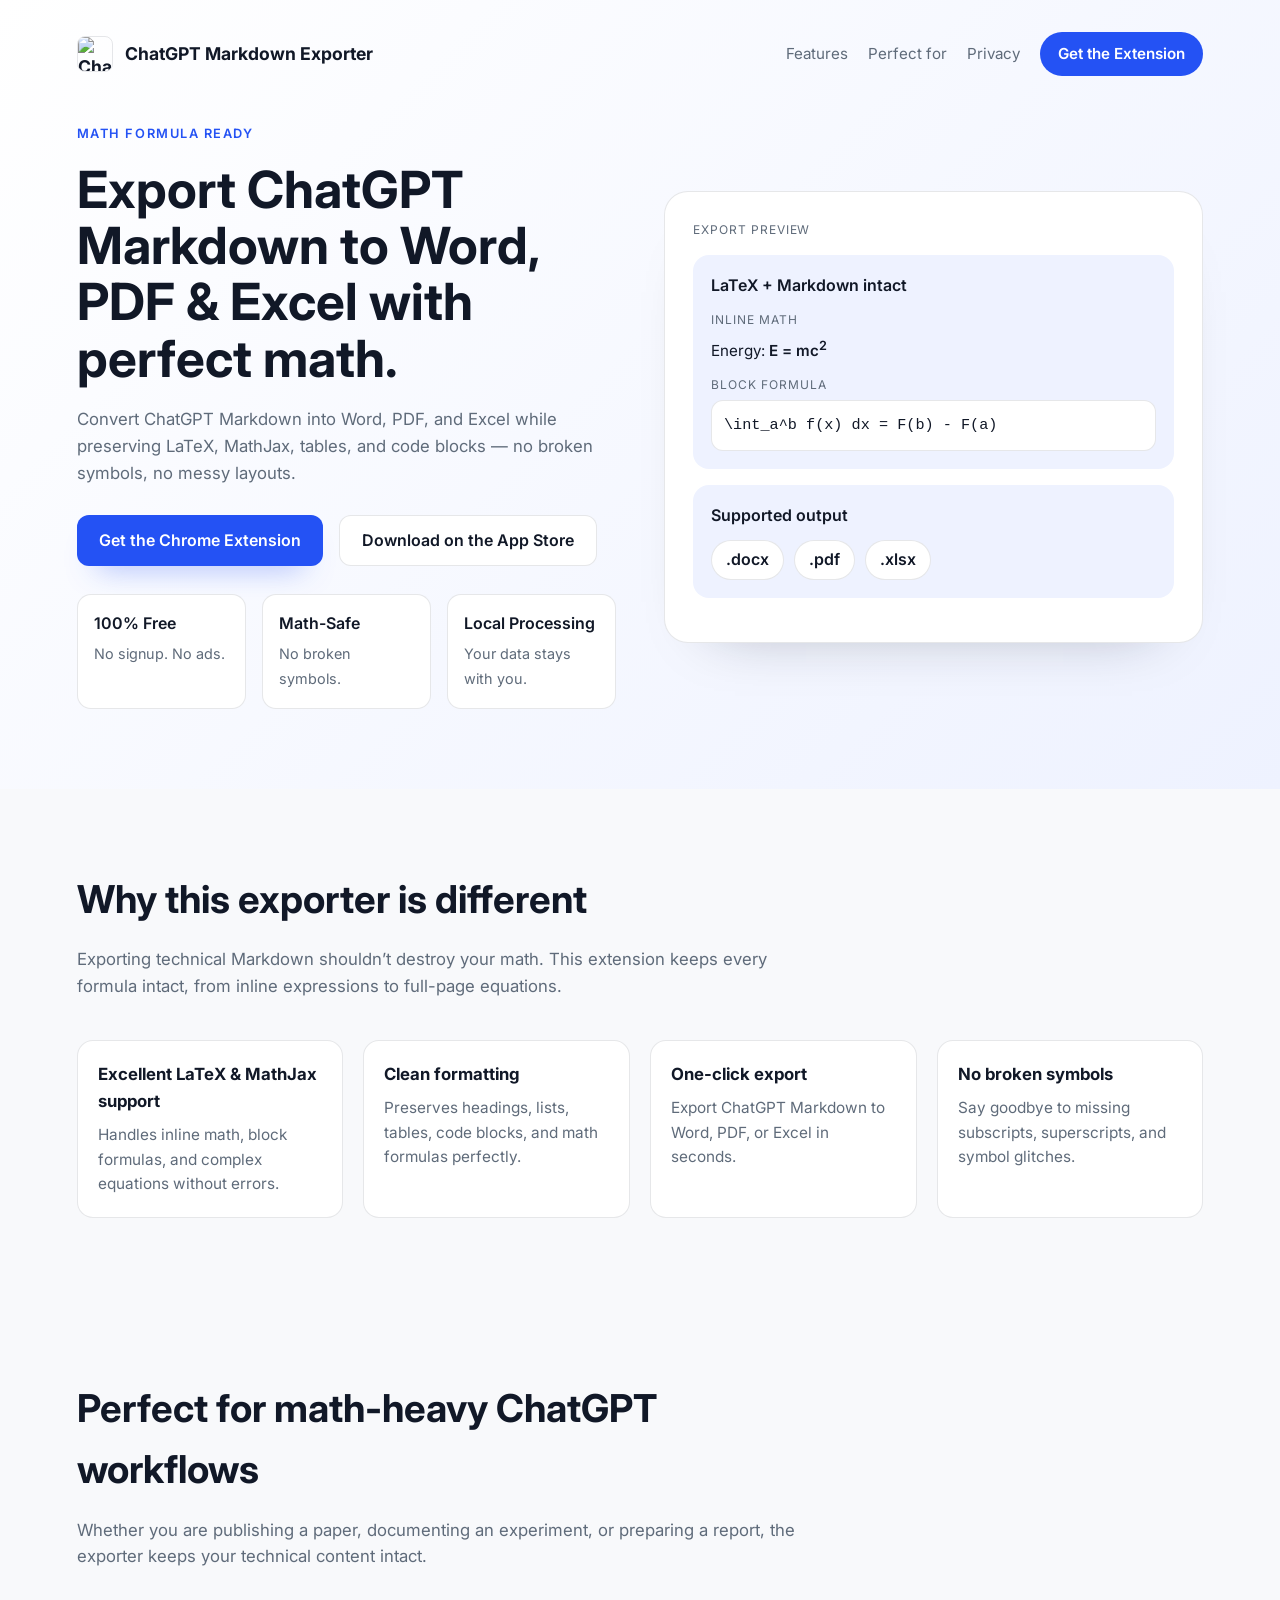
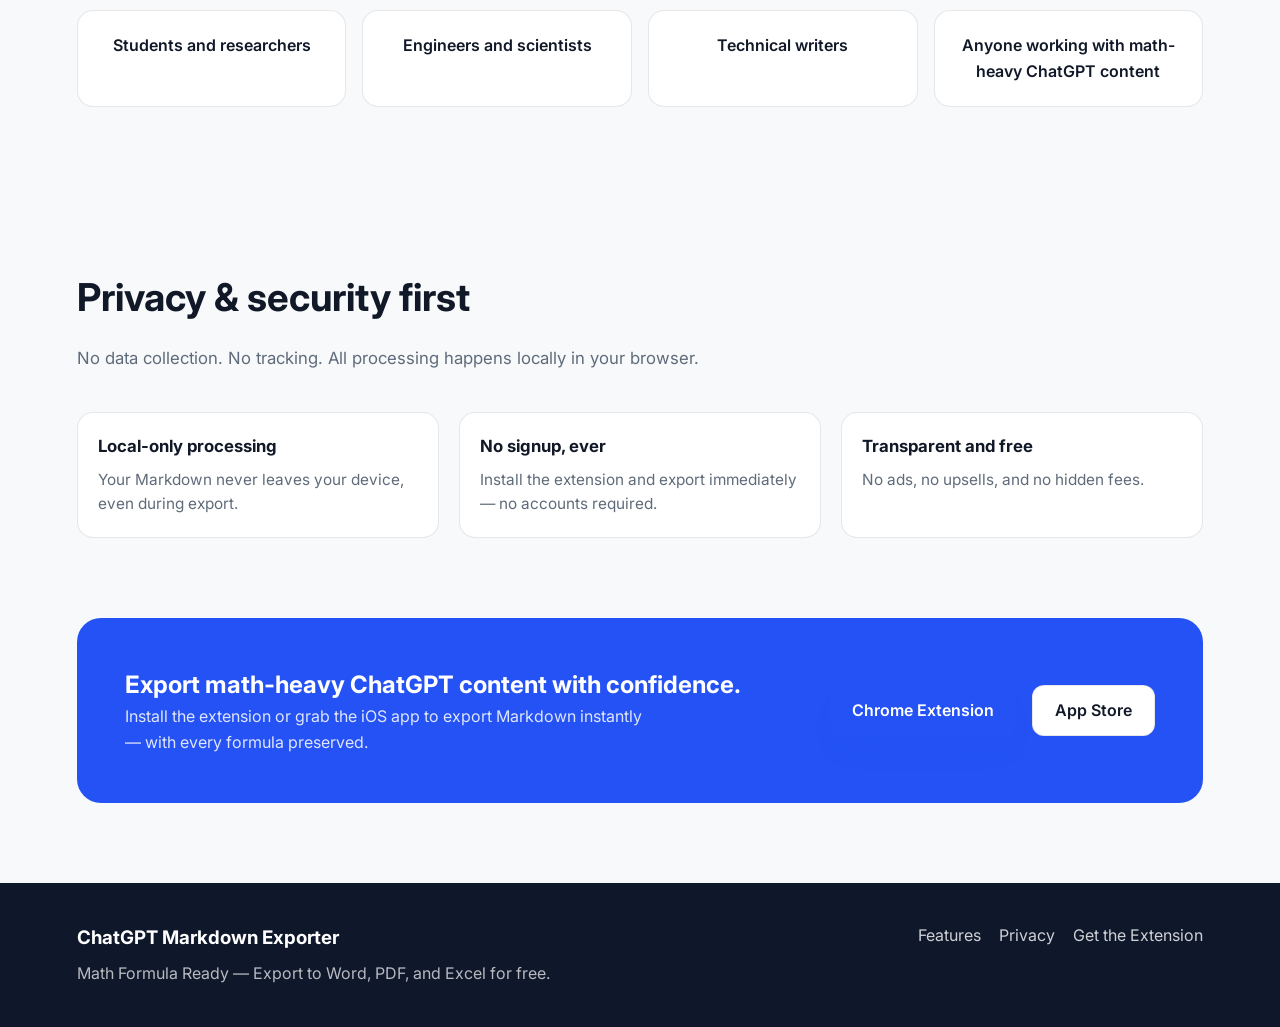
==== index.html @ 31d0af86 "Update landing page SEO and download links" ====
<!DOCTYPE html>
<html lang="en">
  <head>
    <meta charset="UTF-8" />
    <meta name="viewport" content="width=device-width, initial-scale=1.0" />
    <title>ChatGPT Markdown Exporter | Export Markdown to Word, PDF & Excel</title>
    <meta
      name="description"
      content="ChatGPT Markdown Exporter converts ChatGPT Markdown to Word, PDF, and Excel with flawless LaTeX & MathJax support. Preserve math formulas, tables, and code blocks instantly."
    />
    <meta
      name="keywords"
      content="ChatGPT Markdown Exporter, export ChatGPT Markdown, Markdown to Word, Markdown to PDF, Markdown to Excel, LaTeX export, MathJax export, math formula export"
    />
    <link rel="preconnect" href="https://fonts.googleapis.com" />
    <link rel="preconnect" href="https://fonts.gstatic.com" crossorigin />
    <link
      href="https://fonts.googleapis.com/css2?family=Inter:wght@300;400;500;600;700&display=swap"
      rel="stylesheet"
    />
    <link rel="stylesheet" href="styles.css" />
  </head>
  <body>
    <header class="hero">
      <nav class="nav">
        <div class="logo">
          <img
            src="https://7365-seekservice-9gkeeztlfcb2a6d4-1301441002.tcb.qcloud.la/ai2word_icon.png?sign=c99882cadaaf3a16b8267b5e173eb190&t=1769842865"
            alt="ChatGPT Markdown Exporter logo"
          />
          <span>ChatGPT Markdown Exporter</span>
        </div>
        <div class="nav-links">
          <a href="#features">Features</a>
          <a href="#audience">Perfect for</a>
          <a href="#privacy">Privacy</a>
          <a class="nav-cta" href="#download">Get the Extension</a>
        </div>
      </nav>
      <div class="hero-content">
        <div class="hero-text">
          <p class="eyebrow">Math Formula Ready</p>
          <h1>Export ChatGPT Markdown to Word, PDF & Excel with perfect math.</h1>
          <p class="subhead">
            Convert ChatGPT Markdown into Word, PDF, and Excel while preserving LaTeX, MathJax,
            tables, and code blocks — no broken symbols, no messy layouts.
          </p>
          <div class="hero-actions">
            <a
              class="primary-button"
              href="https://chromewebstore.google.com/detail/chatgpt-markdown-exporter/fdeieojeknlmkmfinggikpdmchncnjld?hl=zh-CN&utm_source=ext_sidebar"
              target="_blank"
              rel="noreferrer"
            >
              Get the Chrome Extension
            </a>
            <a
              class="secondary-button"
              href="https://apps.apple.com/cn/app/ai2word/id6753907237"
              target="_blank"
              rel="noreferrer"
            >
              Download on the App Store
            </a>
          </div>
          <div class="hero-highlights">
            <div>
              <span class="highlight-title">100% Free</span>
              <span class="highlight-text">No signup. No ads.</span>
            </div>
            <div>
              <span class="highlight-title">Math-Safe</span>
              <span class="highlight-text">No broken symbols.</span>
            </div>
            <div>
              <span class="highlight-title">Local Processing</span>
              <span class="highlight-text">Your data stays with you.</span>
            </div>
          </div>
        </div>
        <div class="hero-card">
          <div class="card-label">Export preview</div>
          <div class="card-block">
            <p class="card-title">LaTeX + Markdown intact</p>
            <div class="card-preview">
              <div>
                <p class="card-caption">Inline math</p>
                <p>Energy: <span class="math">E = mc<sup>2</sup></span></p>
              </div>
              <div>
                <p class="card-caption">Block formula</p>
                <div class="math-block">\int_a^b f(x) dx = F(b) - F(a)</div>
              </div>
            </div>
          </div>
          <div class="card-block">
            <p class="card-title">Supported output</p>
            <div class="pill-row">
              <span>.docx</span>
              <span>.pdf</span>
              <span>.xlsx</span>
            </div>
          </div>
        </div>
      </div>
    </header>

    <main>
      <section id="features" class="section">
        <div class="section-heading">
          <h2>Why this exporter is different</h2>
          <p>
            Exporting technical Markdown shouldn’t destroy your math. This extension keeps
            every formula intact, from inline expressions to full-page equations.
          </p>
        </div>
        <div class="feature-grid">
          <article>
            <h3>Excellent LaTeX & MathJax support</h3>
            <p>Handles inline math, block formulas, and complex equations without errors.</p>
          </article>
          <article>
            <h3>Clean formatting</h3>
            <p>Preserves headings, lists, tables, code blocks, and math formulas perfectly.</p>
          </article>
          <article>
            <h3>One-click export</h3>
            <p>Export ChatGPT Markdown to Word, PDF, or Excel in seconds.</p>
          </article>
          <article>
            <h3>No broken symbols</h3>
            <p>Say goodbye to missing subscripts, superscripts, and symbol glitches.</p>
          </article>
        </div>
      </section>

      <section class="section" id="audience">
        <div class="section-heading">
          <h2>Perfect for math-heavy ChatGPT workflows</h2>
          <p>
            Whether you are publishing a paper, documenting an experiment, or preparing a report,
            the exporter keeps your technical content intact.
          </p>
        </div>
        <div class="audience-grid">
          <div class="audience-card">Students and researchers</div>
          <div class="audience-card">Engineers and scientists</div>
          <div class="audience-card">Technical writers</div>
          <div class="audience-card">Anyone working with math-heavy ChatGPT content</div>
        </div>
      </section>

      <section class="section" id="privacy">
        <div class="section-heading">
          <h2>Privacy & security first</h2>
          <p>
            No data collection. No tracking. All processing happens locally in your browser.
          </p>
        </div>
        <div class="privacy-grid">
          <div>
            <h3>Local-only processing</h3>
            <p>Your Markdown never leaves your device, even during export.</p>
          </div>
          <div>
            <h3>No signup, ever</h3>
            <p>Install the extension and export immediately — no accounts required.</p>
          </div>
          <div>
            <h3>Transparent and free</h3>
            <p>No ads, no upsells, and no hidden fees.</p>
          </div>
        </div>
      </section>

      <section class="section cta" id="download">
        <div>
          <h2>Export math-heavy ChatGPT content with confidence.</h2>
          <p>
            Install the extension or grab the iOS app to export Markdown instantly — with every
            formula preserved.
          </p>
        </div>
        <div class="cta-actions">
          <a
            class="primary-button"
            href="https://chromewebstore.google.com/detail/chatgpt-markdown-exporter/fdeieojeknlmkmfinggikpdmchncnjld?hl=zh-CN&utm_source=ext_sidebar"
            target="_blank"
            rel="noreferrer"
          >
            Chrome Extension
          </a>
          <a
            class="secondary-button"
            href="https://apps.apple.com/cn/app/ai2word/id6753907237"
            target="_blank"
            rel="noreferrer"
          >
            App Store
          </a>
        </div>
      </section>
    </main>

    <footer>
      <div>
        <h3>ChatGPT Markdown Exporter</h3>
        <p>Math Formula Ready — Export to Word, PDF, and Excel for free.</p>
      </div>
      <div class="footer-links">
        <a href="#features">Features</a>
        <a href="#privacy">Privacy</a>
        <a href="#download">Get the Extension</a>
      </div>
    </footer>
  </body>
</html>
---- styles.css ----
:root {
  color-scheme: light;
  --bg: #f8f9fb;
  --text: #111827;
  --muted: #5f6b7a;
  --primary: #2452f4;
  --primary-dark: #1d3edb;
  --card: #ffffff;
  --border: rgba(15, 23, 42, 0.1);
  --accent: #eef2ff;
}

* {
  box-sizing: border-box;
  margin: 0;
  padding: 0;
  font-family: "Inter", system-ui, -apple-system, sans-serif;
}

body {
  background: var(--bg);
  color: var(--text);
  line-height: 1.6;
}

a {
  text-decoration: none;
  color: inherit;
}

.hero {
  background: linear-gradient(135deg, #ffffff 0%, #eef2ff 100%);
  padding: 32px 6vw 80px;
}

.nav {
  display: flex;
  align-items: center;
  justify-content: space-between;
  gap: 24px;
  margin-bottom: 48px;
}

.logo {
  display: flex;
  align-items: center;
  gap: 12px;
  font-weight: 700;
  font-size: 1.1rem;
  color: var(--text);
}

.logo img {
  width: 36px;
  height: 36px;
  border-radius: 8px;
  object-fit: cover;
  border: 1px solid var(--border);
}

.nav-links {
  display: flex;
  align-items: center;
  gap: 20px;
  font-size: 0.95rem;
  color: var(--muted);
  flex-wrap: wrap;
}

.nav-cta {
  padding: 10px 18px;
  border-radius: 999px;
  background: var(--primary);
  color: white;
  font-weight: 600;
}

.hero-content {
  display: grid;
  grid-template-columns: repeat(auto-fit, minmax(280px, 1fr));
  gap: 48px;
  align-items: center;
}

.hero-text h1 {
  font-size: clamp(2.4rem, 4vw, 3.4rem);
  line-height: 1.1;
  margin-bottom: 20px;
}

.eyebrow {
  text-transform: uppercase;
  font-weight: 600;
  letter-spacing: 0.12em;
  color: var(--primary);
  font-size: 0.8rem;
  margin-bottom: 16px;
}

.subhead {
  color: var(--muted);
  font-size: 1.05rem;
  margin-bottom: 28px;
}

.hero-actions {
  display: flex;
  flex-wrap: wrap;
  gap: 16px;
  margin-bottom: 28px;
}

.primary-button,
.secondary-button {
  padding: 12px 22px;
  border-radius: 12px;
  font-weight: 600;
  display: inline-flex;
  align-items: center;
  justify-content: center;
  gap: 8px;
}

.primary-button {
  background: var(--primary);
  color: white;
  box-shadow: 0 18px 30px -20px rgba(36, 82, 244, 0.7);
}

.primary-button:hover {
  background: var(--primary-dark);
}

.secondary-button {
  background: white;
  border: 1px solid var(--border);
  color: var(--text);
}

.hero-highlights {
  display: grid;
  grid-template-columns: repeat(auto-fit, minmax(160px, 1fr));
  gap: 16px;
}

.hero-highlights div {
  background: white;
  border-radius: 14px;
  padding: 16px;
  border: 1px solid var(--border);
}

.highlight-title {
  display: block;
  font-weight: 600;
  margin-bottom: 4px;
}

.highlight-text {
  color: var(--muted);
  font-size: 0.9rem;
}

.hero-card {
  background: var(--card);
  border-radius: 24px;
  padding: 28px;
  border: 1px solid var(--border);
  box-shadow: 0 30px 60px -50px rgba(15, 23, 42, 0.4);
}

.card-label {
  text-transform: uppercase;
  font-size: 0.75rem;
  letter-spacing: 0.08em;
  color: var(--muted);
  margin-bottom: 16px;
}

.card-block {
  background: var(--accent);
  border-radius: 16px;
  padding: 18px;
  margin-bottom: 16px;
}

.card-title {
  font-weight: 600;
  margin-bottom: 12px;
}

.card-preview {
  display: grid;
  gap: 12px;
  font-size: 0.95rem;
  color: var(--text);
}

.card-caption {
  font-size: 0.75rem;
  text-transform: uppercase;
  color: var(--muted);
  margin-bottom: 6px;
  letter-spacing: 0.08em;
}

.math {
  font-weight: 600;
}

.math-block {
  background: white;
  border-radius: 12px;
  padding: 12px;
  border: 1px solid var(--border);
  font-family: "Courier New", monospace;
  font-size: 0.95rem;
}

.pill-row {
  display: flex;
  flex-wrap: wrap;
  gap: 10px;
}

.pill-row span {
  background: white;
  border-radius: 999px;
  padding: 6px 14px;
  font-weight: 600;
  border: 1px solid var(--border);
}

.section {
  padding: 80px 6vw;
}

.section-heading {
  max-width: 720px;
  margin-bottom: 40px;
}

.section-heading h2 {
  font-size: clamp(1.8rem, 3vw, 2.4rem);
  margin-bottom: 16px;
}

.section-heading p {
  color: var(--muted);
  font-size: 1.05rem;
}

.feature-grid,
.privacy-grid {
  display: grid;
  grid-template-columns: repeat(auto-fit, minmax(220px, 1fr));
  gap: 20px;
}

.feature-grid article,
.privacy-grid div {
  background: white;
  padding: 20px;
  border-radius: 16px;
  border: 1px solid var(--border);
}

.feature-grid h3,
.privacy-grid h3 {
  margin-bottom: 8px;
  font-size: 1.05rem;
}

.feature-grid p,
.privacy-grid p {
  color: var(--muted);
  font-size: 0.96rem;
}

.audience-grid {
  display: grid;
  grid-template-columns: repeat(auto-fit, minmax(200px, 1fr));
  gap: 16px;
}

.audience-card {
  background: white;
  padding: 22px;
  border-radius: 16px;
  border: 1px solid var(--border);
  font-weight: 600;
  text-align: center;
}

.cta {
  background: var(--primary);
  color: white;
  display: flex;
  flex-wrap: wrap;
  align-items: center;
  justify-content: space-between;
  gap: 20px;
  border-radius: 24px;
  margin: 0 6vw 80px;
  padding: 48px;
}

.cta-actions {
  display: flex;
  flex-wrap: wrap;
  gap: 16px;
}

.cta p {
  color: rgba(255, 255, 255, 0.85);
  max-width: 520px;
}

footer {
  background: #0f172a;
  color: white;
  padding: 40px 6vw;
  display: flex;
  flex-wrap: wrap;
  gap: 20px;
  justify-content: space-between;
}

footer p {
  color: rgba(255, 255, 255, 0.7);
  margin-top: 8px;
}

.footer-links {
  display: flex;
  gap: 18px;
  flex-wrap: wrap;
  color: rgba(255, 255, 255, 0.8);
}

@media (max-width: 720px) {
  .nav {
    flex-direction: column;
    align-items: flex-start;
  }

  .cta {
    margin: 0 4vw 60px;
  }
}
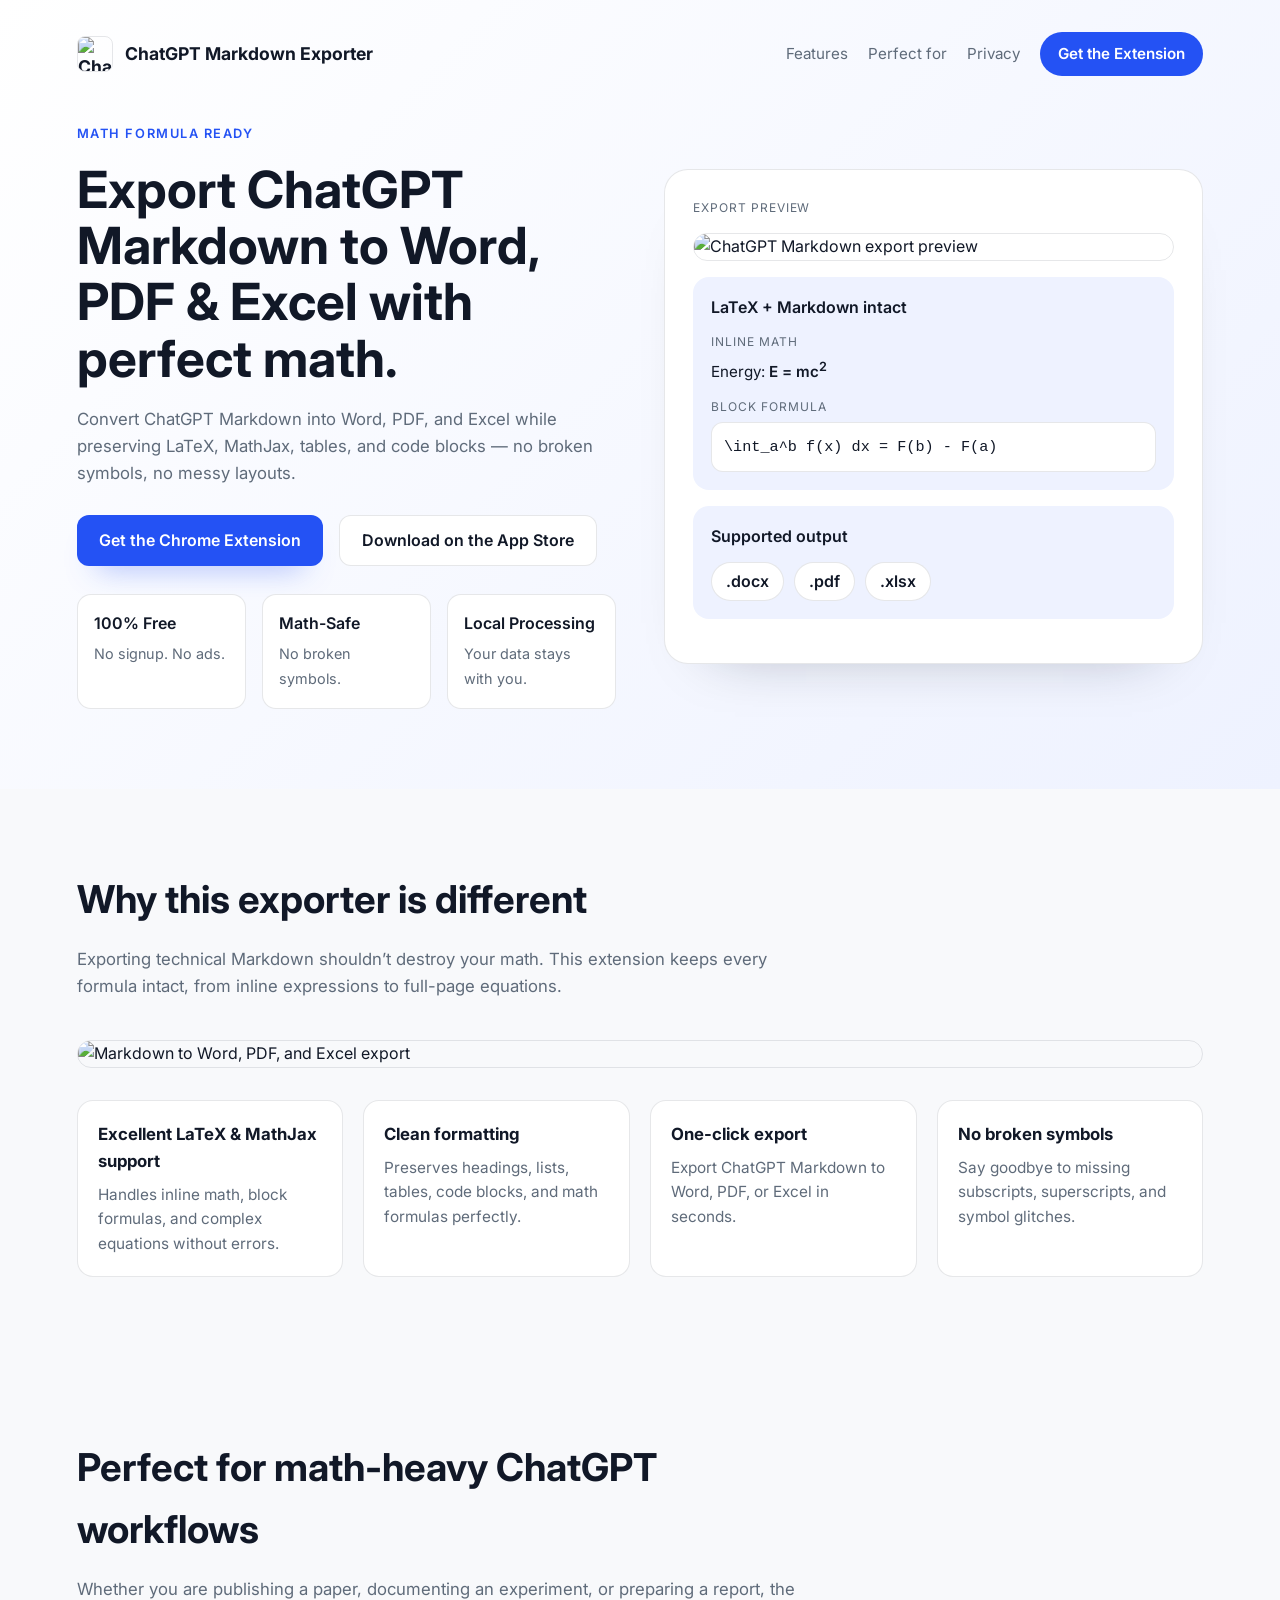
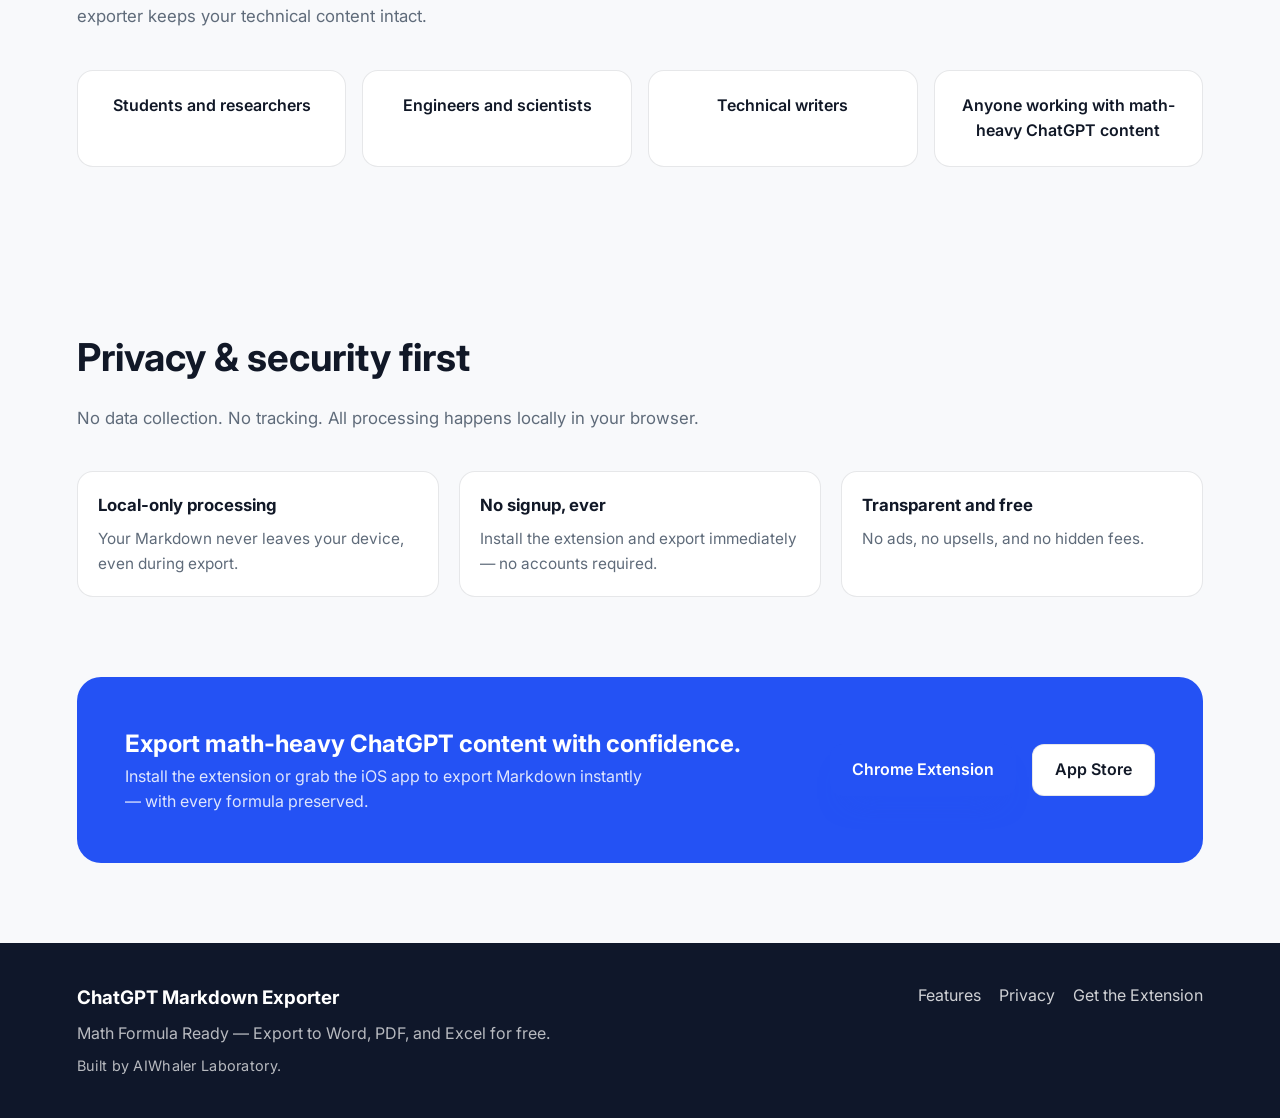
==== commit 1566858c: "Add favicon, imagery, and developer credit" ====
--- a/index.html
+++ b/index.html
@@ -4,6 +4,10 @@
     <meta charset="UTF-8" />
     <meta name="viewport" content="width=device-width, initial-scale=1.0" />
     <title>ChatGPT Markdown Exporter | Export Markdown to Word, PDF & Excel</title>
+    <link
+      rel="icon"
+      href="https://7365-seekservice-9gkeeztlfcb2a6d4-1301441002.tcb.qcloud.la/ai2word_icon.png?sign=c99882cadaaf3a16b8267b5e173eb190&t=1769842865"
+    />
     <meta
       name="description"
       content="ChatGPT Markdown Exporter converts ChatGPT Markdown to Word, PDF, and Excel with flawless LaTeX & MathJax support. Preserve math formulas, tables, and code blocks instantly."
@@ -80,6 +84,12 @@
         </div>
         <div class="hero-card">
           <div class="card-label">Export preview</div>
+          <div class="card-image">
+            <img
+              src="https://7365-seekservice-9gkeeztlfcb2a6d4-1301441002.tcb.qcloud.la/gpt1.jpg?sign=4fc9ad18aec36497a909aeb898aaa361&t=1769844774"
+              alt="ChatGPT Markdown export preview"
+            />
+          </div>
           <div class="card-block">
             <p class="card-title">LaTeX + Markdown intact</p>
             <div class="card-preview">
@@ -113,6 +123,12 @@
             Exporting technical Markdown shouldn’t destroy your math. This extension keeps
             every formula intact, from inline expressions to full-page equations.
           </p>
+        </div>
+        <div class="section-media">
+          <img
+            src="https://7365-seekservice-9gkeeztlfcb2a6d4-1301441002.tcb.qcloud.la/gpt2.jpg?sign=3f1dfa81314518605f2c4cdcb5125206&t=1769844798"
+            alt="Markdown to Word, PDF, and Excel export"
+          />
         </div>
         <div class="feature-grid">
           <article>
@@ -206,6 +222,7 @@
       <div>
         <h3>ChatGPT Markdown Exporter</h3>
         <p>Math Formula Ready — Export to Word, PDF, and Excel for free.</p>
+        <p class="developer-name">Built by AIWhaler Laboratory.</p>
       </div>
       <div class="footer-links">
         <a href="#features">Features</a>
--- a/styles.css
+++ b/styles.css
@@ -169,6 +169,17 @@
   box-shadow: 0 30px 60px -50px rgba(15, 23, 42, 0.4);
 }
 
+.card-image {
+  border-radius: 18px;
+  overflow: hidden;
+  margin-bottom: 16px;
+  border: 1px solid var(--border);
+}
+
+.card-image img {
+  width: 100%;
+  display: block;
+}
 .card-label {
   text-transform: uppercase;
   font-size: 0.75rem;
@@ -250,6 +261,18 @@
   font-size: 1.05rem;
 }
 
+.section-media {
+  margin-bottom: 32px;
+  border-radius: 20px;
+  overflow: hidden;
+  border: 1px solid var(--border);
+  box-shadow: 0 24px 48px -40px rgba(15, 23, 42, 0.4);
+}
+
+.section-media img {
+  width: 100%;
+  display: block;
+}
 .feature-grid,
 .privacy-grid {
   display: grid;
@@ -331,6 +354,11 @@
   margin-top: 8px;
 }
 
+.developer-name {
+  font-size: 0.9rem;
+  letter-spacing: 0.02em;
+}
+
 .footer-links {
   display: flex;
   gap: 18px;
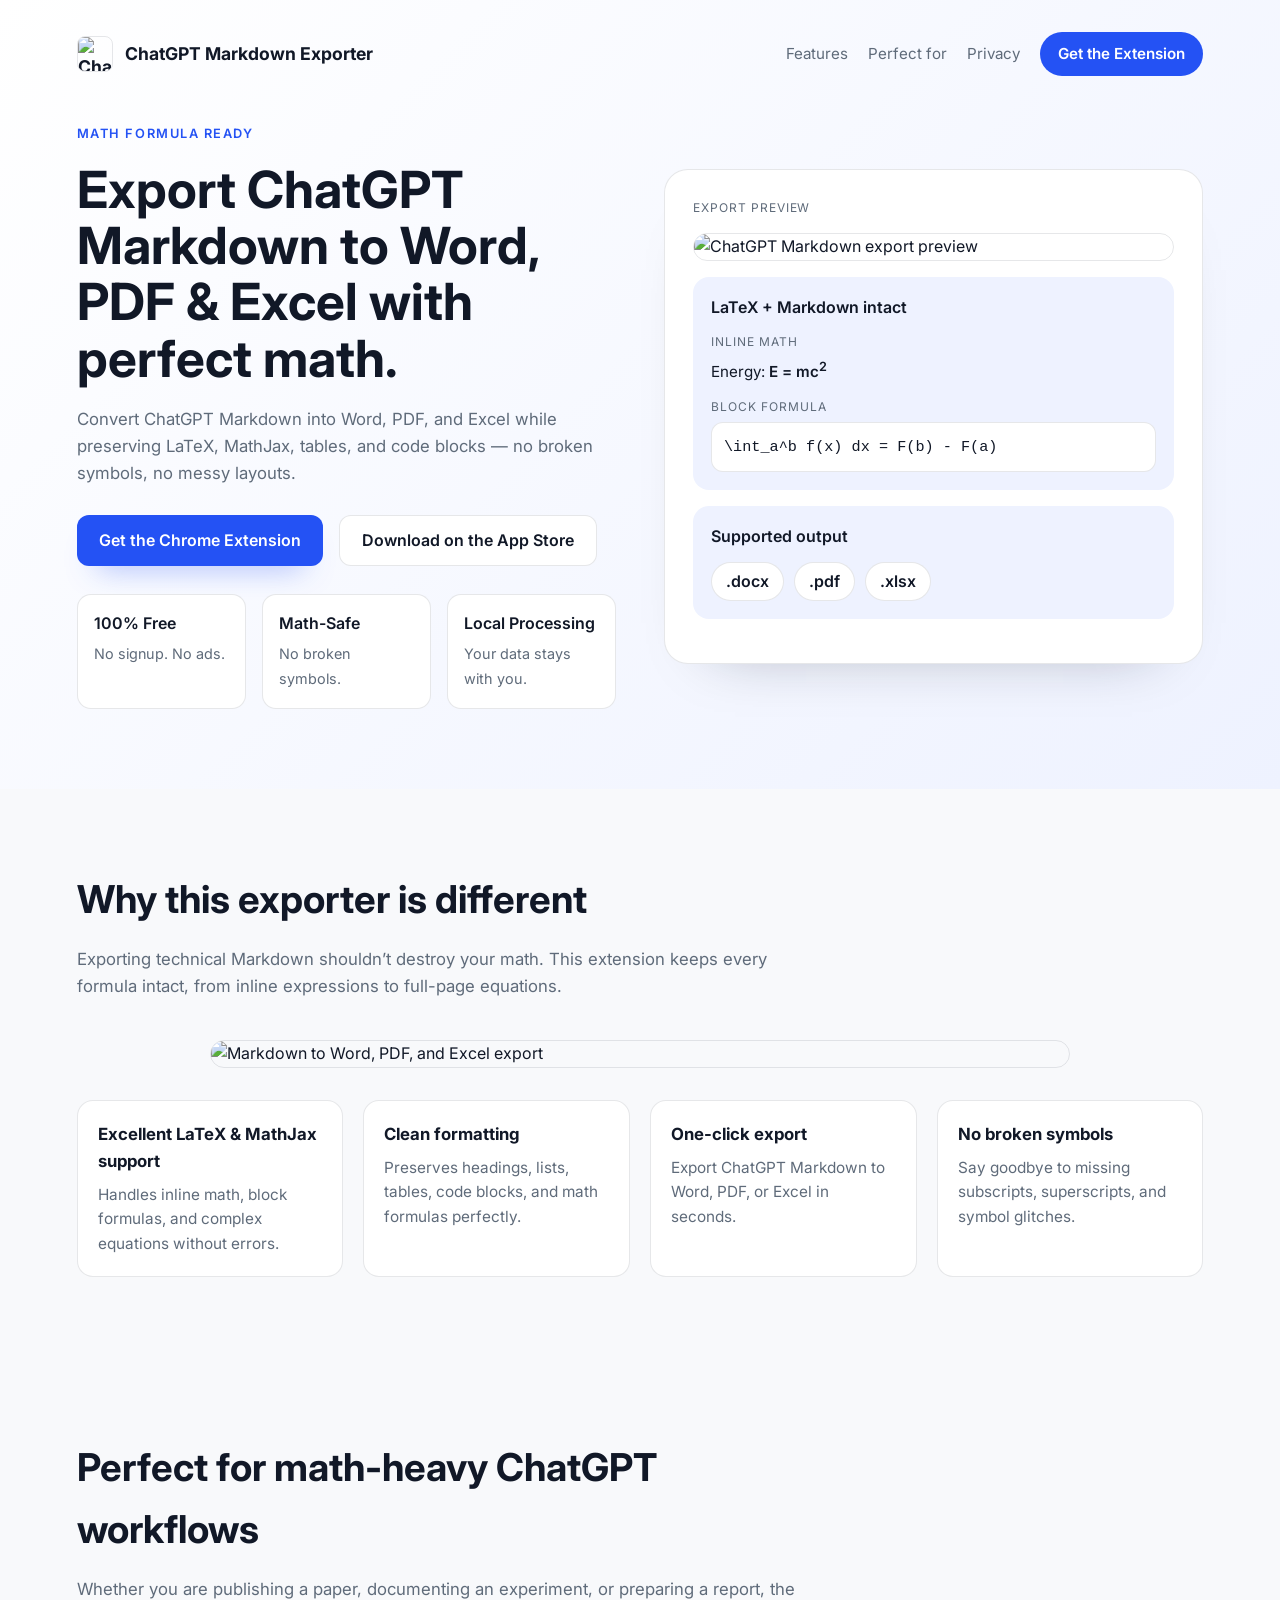
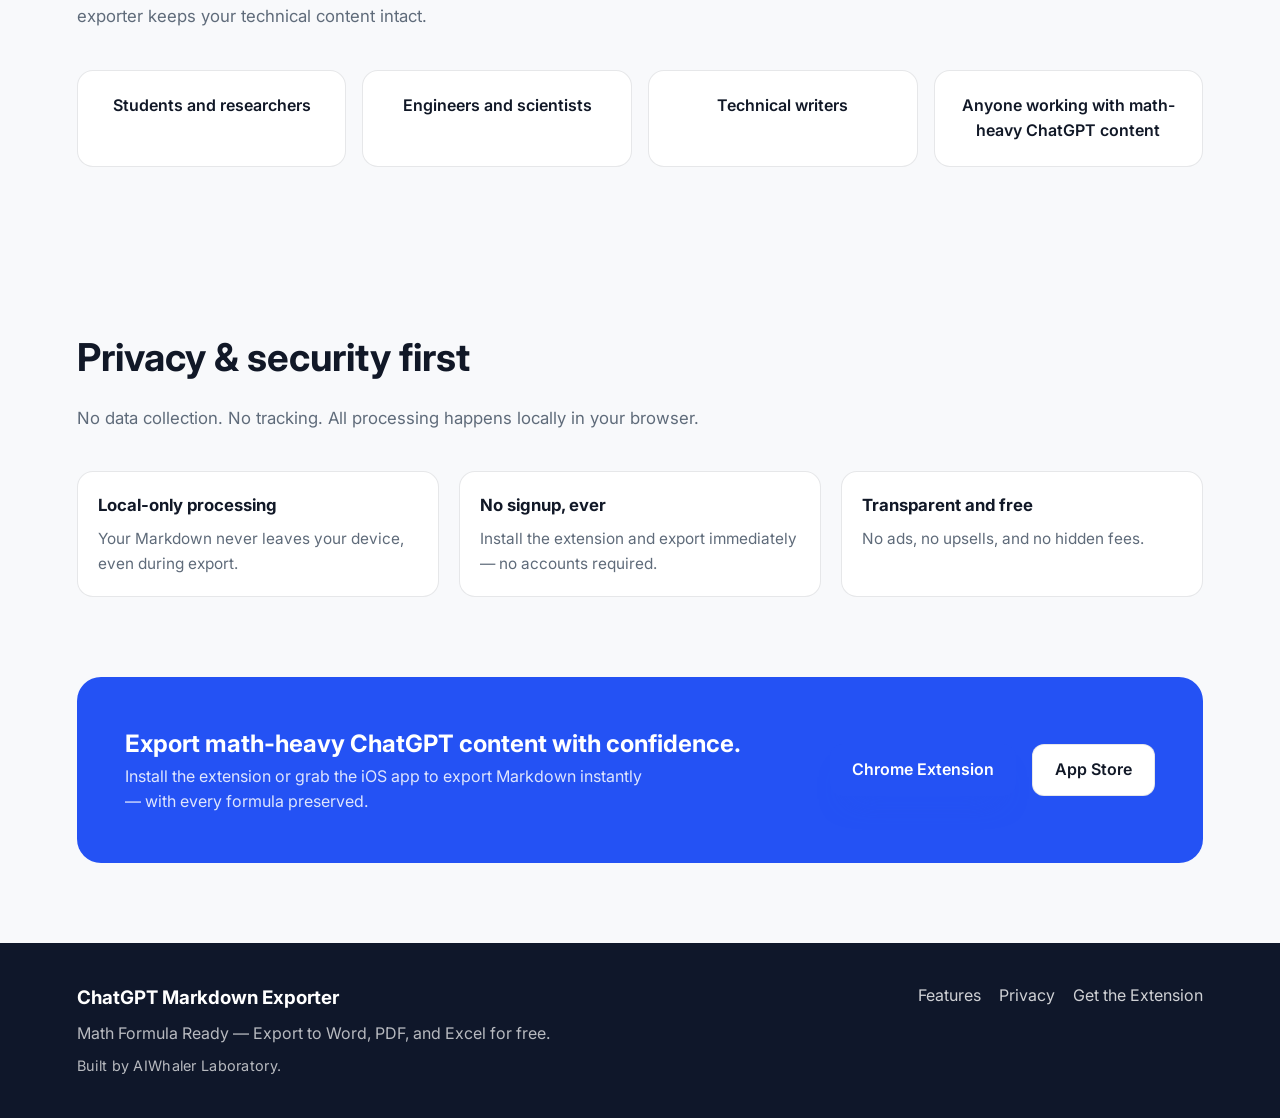
==== commit dbc3f120: "Update favicon asset" ====
--- a/index.html
+++ b/index.html
@@ -6,7 +6,7 @@
     <title>ChatGPT Markdown Exporter | Export Markdown to Word, PDF & Excel</title>
     <link
       rel="icon"
-      href="https://7365-seekservice-9gkeeztlfcb2a6d4-1301441002.tcb.qcloud.la/ai2word_icon.png?sign=c99882cadaaf3a16b8267b5e173eb190&t=1769842865"
+      href="https://7365-seekservice-9gkeeztlfcb2a6d4-1301441002.tcb.qcloud.la/logo128-main.png?sign=91a44f82a4d02e41f3d0ae887a38d1a4&t=1769847241"
     />
     <meta
       name="description"
--- a/styles.css
+++ b/styles.css
@@ -267,6 +267,9 @@
   overflow: hidden;
   border: 1px solid var(--border);
   box-shadow: 0 24px 48px -40px rgba(15, 23, 42, 0.4);
+  max-width: 860px;
+  margin-left: auto;
+  margin-right: auto;
 }
 
 .section-media img {
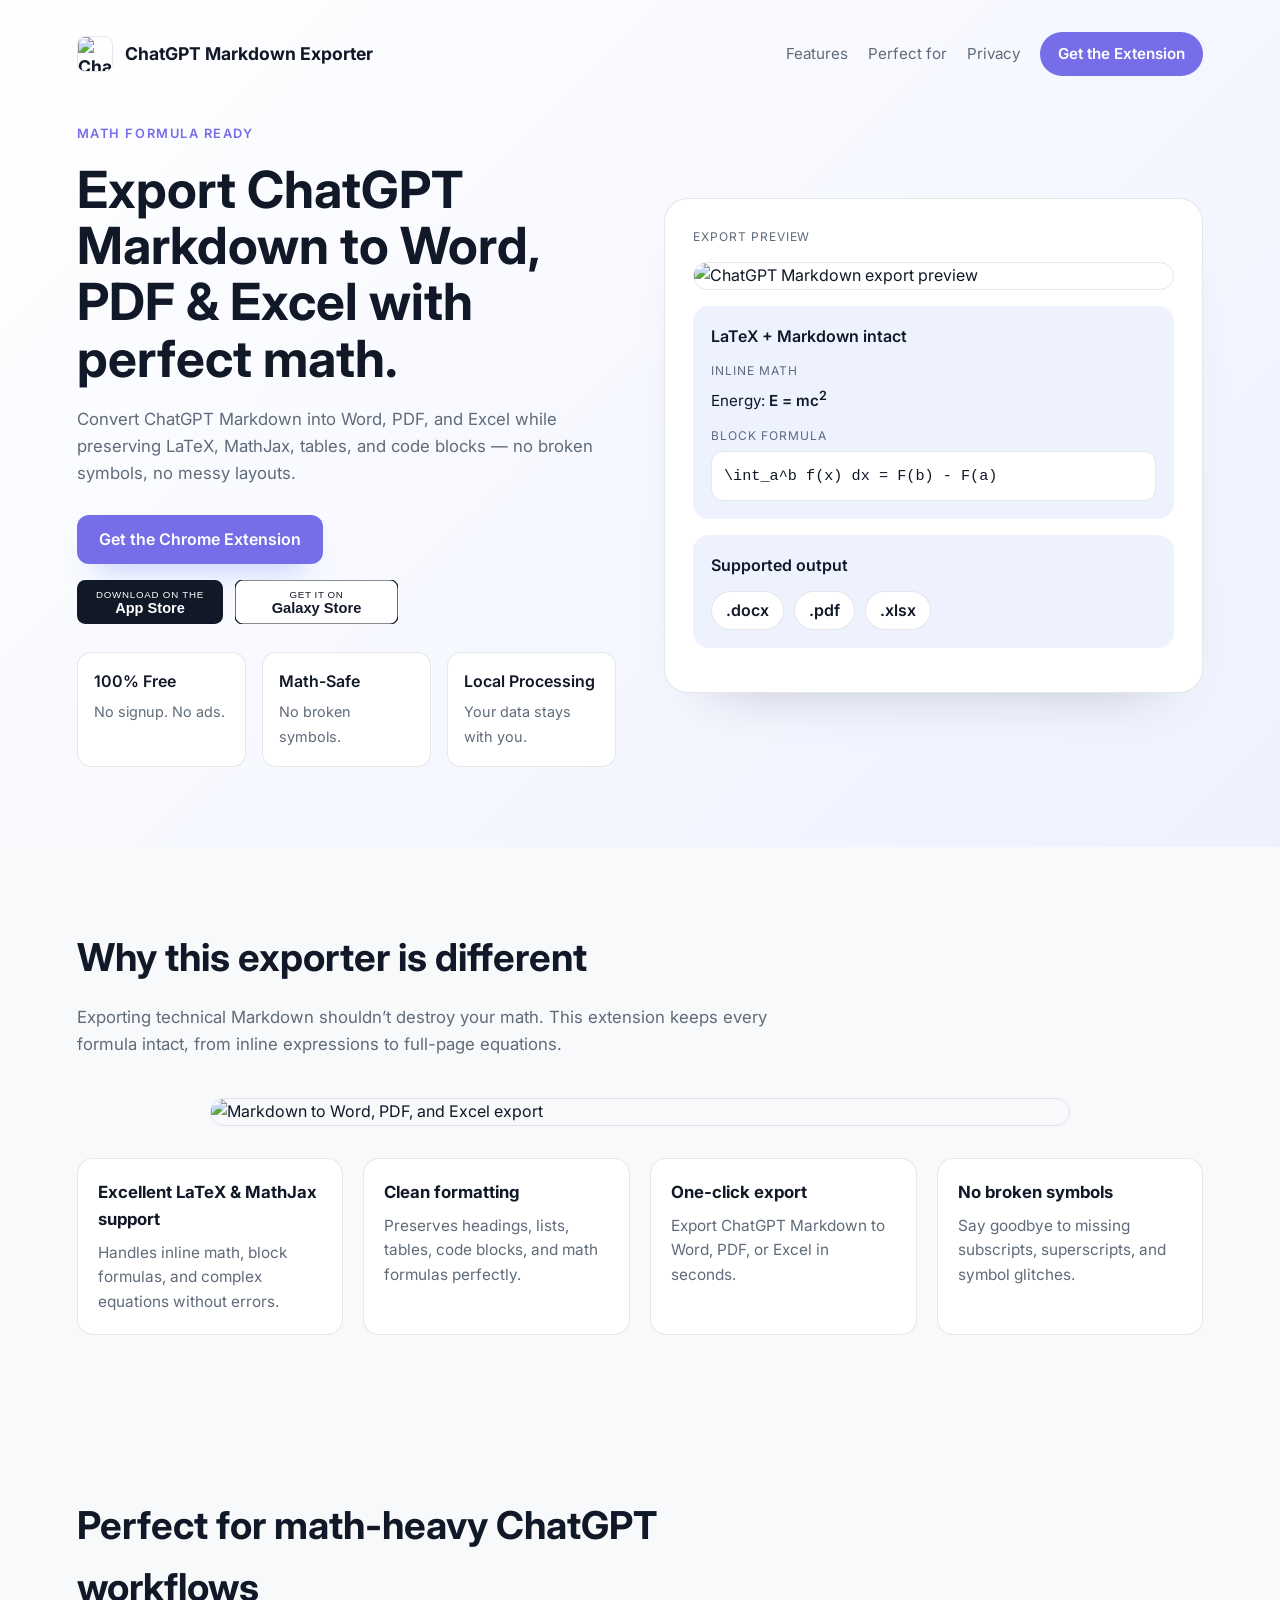
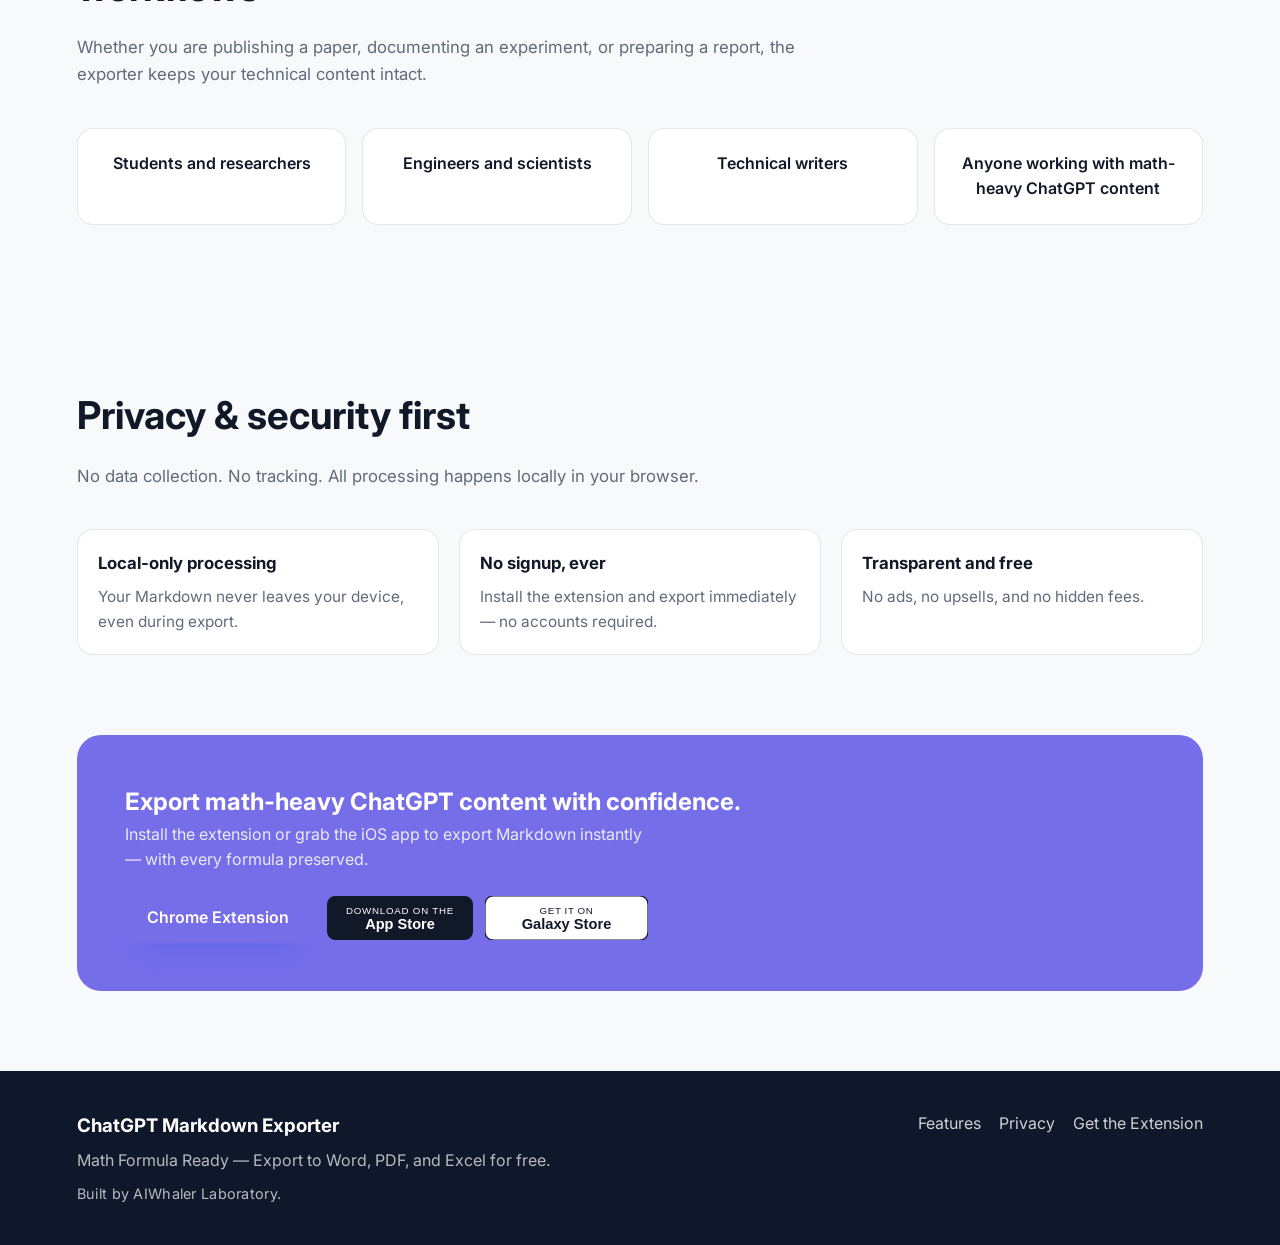
==== commit b128a99b: "Update brand color and store badges" ====
--- a/index.html
+++ b/index.html
@@ -58,14 +58,24 @@
             >
               Get the Chrome Extension
             </a>
-            <a
-              class="secondary-button"
-              href="https://apps.apple.com/cn/app/ai2word/id6753907237"
-              target="_blank"
-              rel="noreferrer"
-            >
-              Download on the App Store
-            </a>
+            <div class="store-badges">
+              <a
+                class="store-badge"
+                href="https://apps.apple.com/cn/app/ai2word/id6753907237"
+                target="_blank"
+                rel="noreferrer"
+              >
+                <img src="assets/app-store-badge.svg" alt="Download on the App Store" />
+              </a>
+              <a
+                class="store-badge"
+                href="https://galaxystore.samsung.com/detail/com.md.aiword.dev?ads=ddb0e6f9&directOpen=true&nonOrgType=fce692ba&source=GBadge_01_8489163_tag"
+                target="_blank"
+                rel="noreferrer"
+              >
+                <img src="assets/galaxy-store-badge.svg" alt="Get it on Galaxy Store" />
+              </a>
+            </div>
           </div>
           <div class="hero-highlights">
             <div>
@@ -206,14 +216,24 @@
           >
             Chrome Extension
           </a>
-          <a
-            class="secondary-button"
-            href="https://apps.apple.com/cn/app/ai2word/id6753907237"
-            target="_blank"
-            rel="noreferrer"
-          >
-            App Store
-          </a>
+          <div class="store-badges">
+            <a
+              class="store-badge"
+              href="https://apps.apple.com/cn/app/ai2word/id6753907237"
+              target="_blank"
+              rel="noreferrer"
+            >
+              <img src="assets/app-store-badge.svg" alt="Download on the App Store" />
+            </a>
+            <a
+              class="store-badge"
+              href="https://galaxystore.samsung.com/detail/com.md.aiword.dev?ads=ddb0e6f9&directOpen=true&nonOrgType=fce692ba&source=GBadge_01_8489163_tag"
+              target="_blank"
+              rel="noreferrer"
+            >
+              <img src="assets/galaxy-store-badge.svg" alt="Get it on Galaxy Store" />
+            </a>
+          </div>
         </div>
       </section>
     </main>
--- a/styles.css
+++ b/styles.css
@@ -3,8 +3,8 @@
   --bg: #f8f9fb;
   --text: #111827;
   --muted: #5f6b7a;
-  --primary: #2452f4;
-  --primary-dark: #1d3edb;
+  --primary: #766ee9;
+  --primary-dark: #5f57d8;
   --card: #ffffff;
   --border: rgba(15, 23, 42, 0.1);
   --accent: #eef2ff;
@@ -137,6 +137,24 @@
   color: var(--text);
 }
 
+.store-badges {
+  display: flex;
+  flex-wrap: wrap;
+  gap: 12px;
+  align-items: center;
+}
+
+.store-badge {
+  display: inline-flex;
+  align-items: center;
+}
+
+.store-badge img {
+  height: 44px;
+  width: auto;
+  display: block;
+}
+
 .hero-highlights {
   display: grid;
   grid-template-columns: repeat(auto-fit, minmax(160px, 1fr));
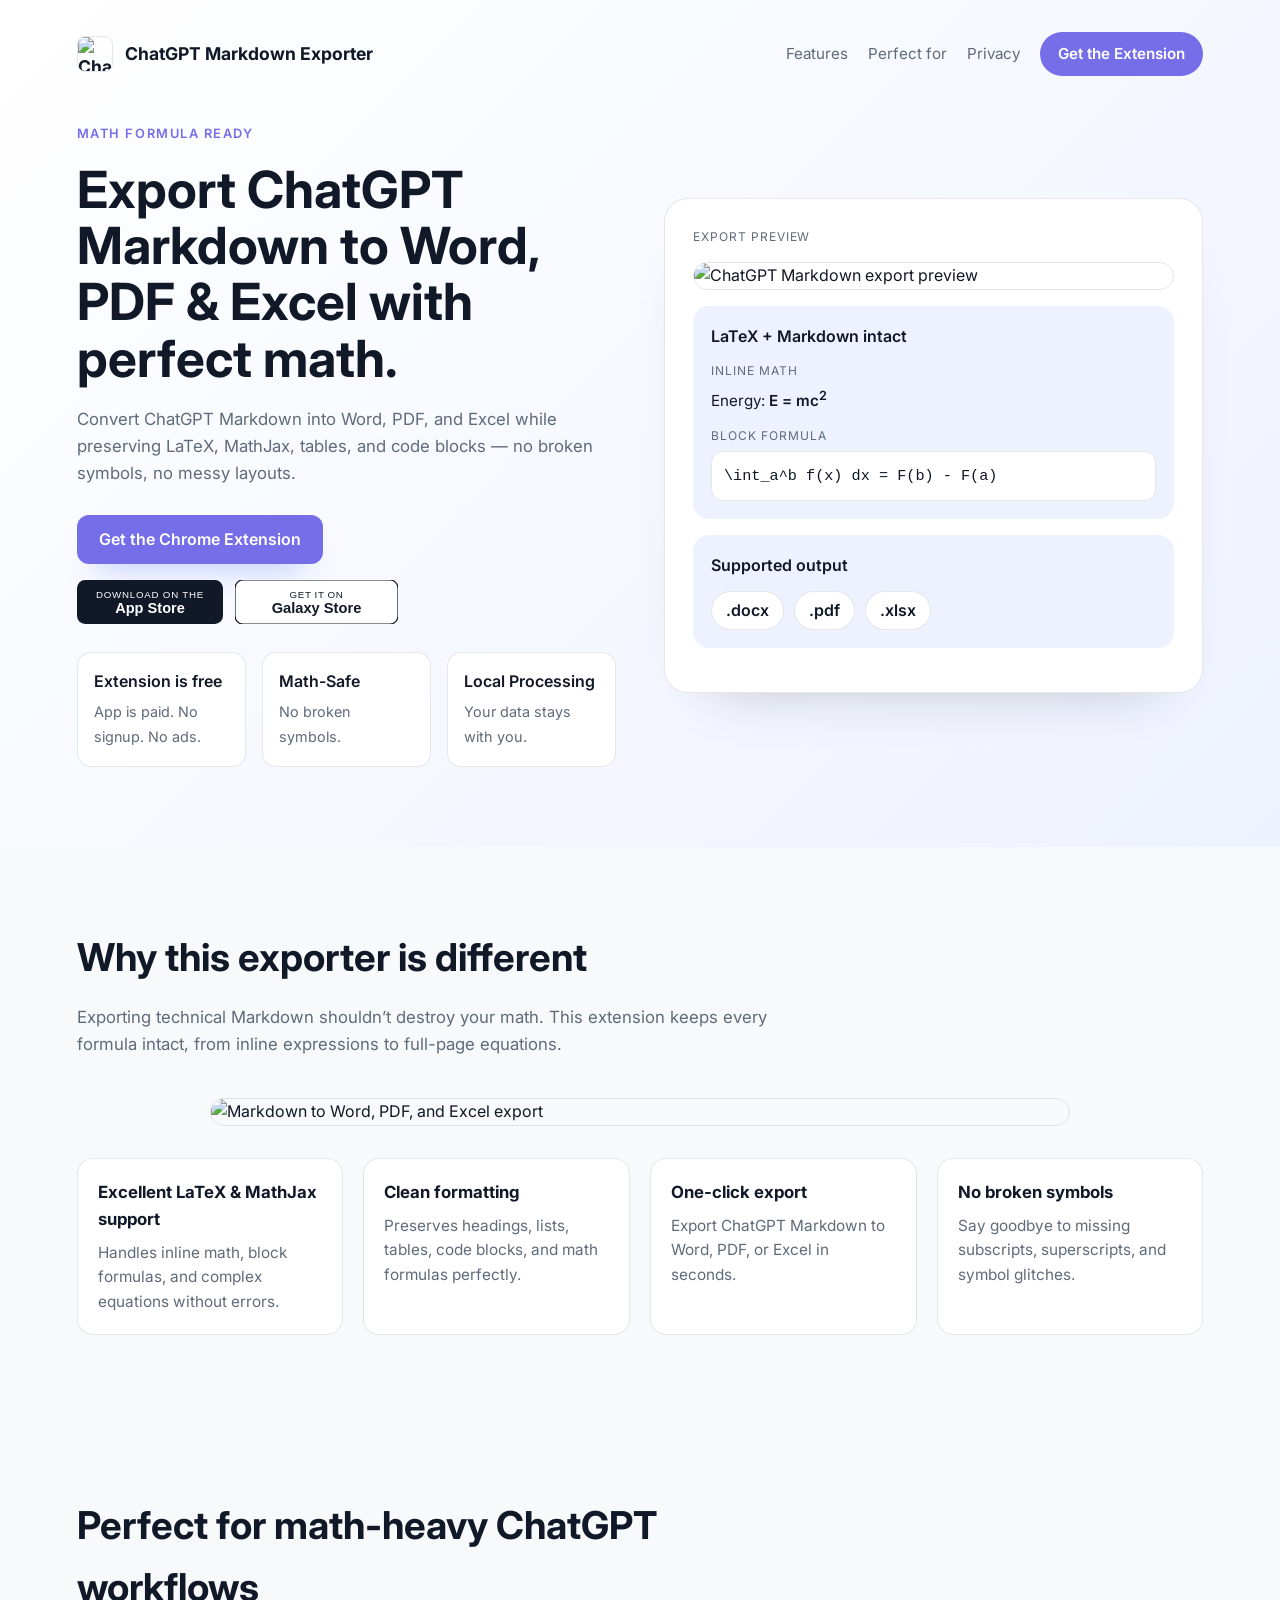
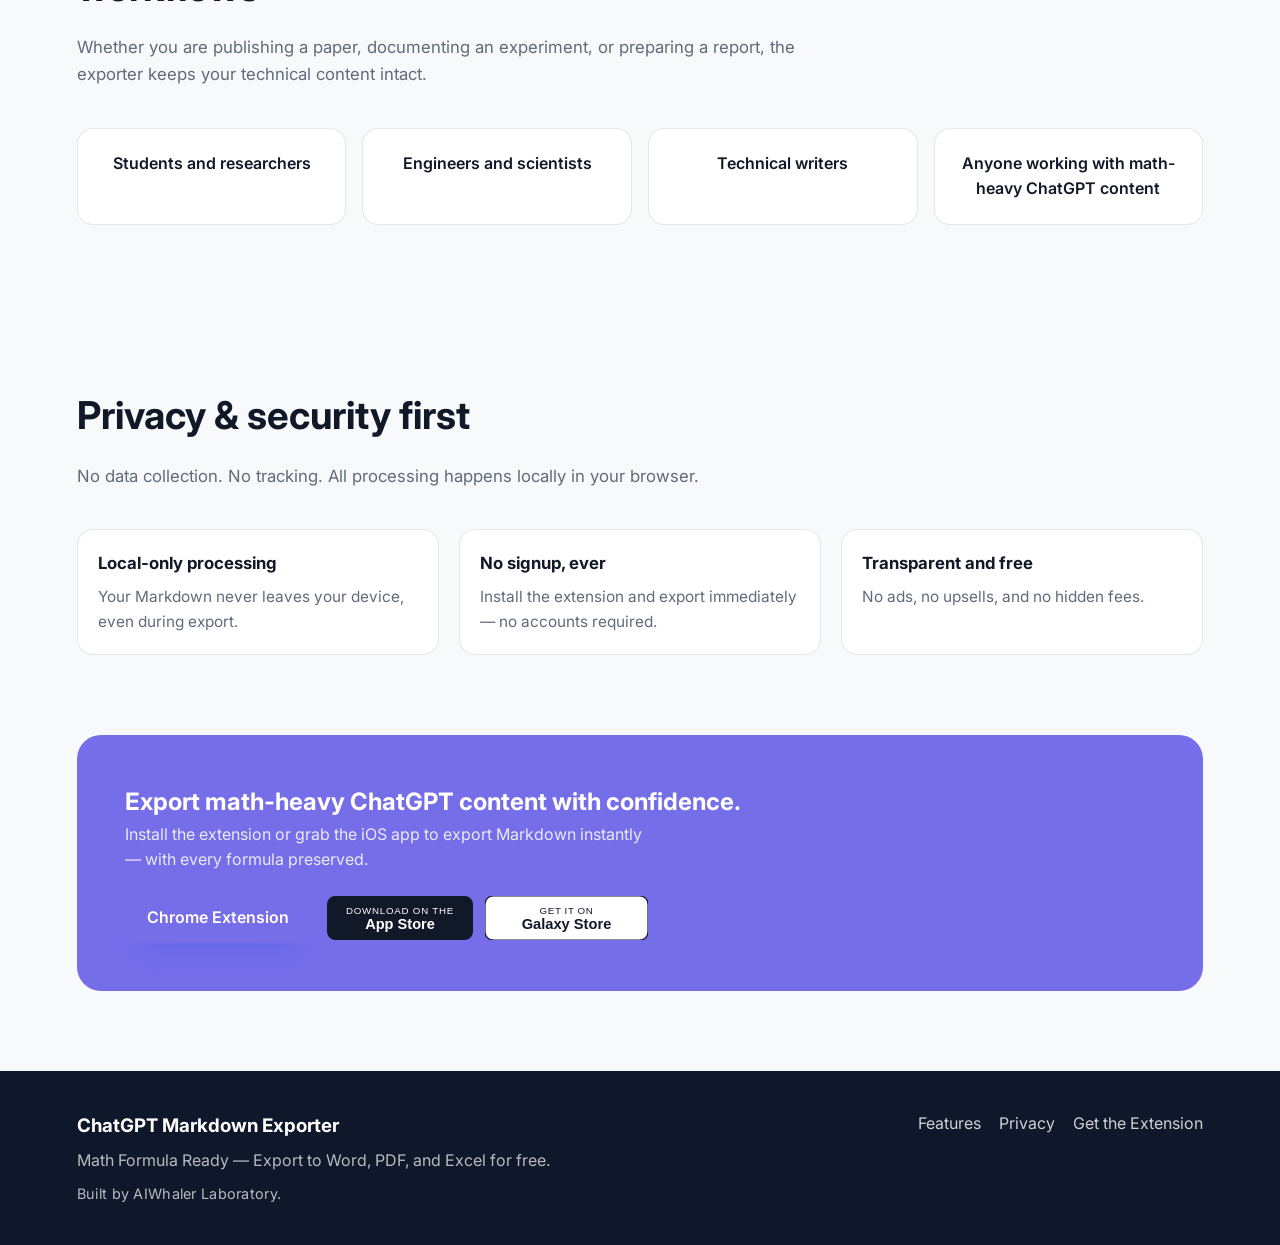
==== commit e64108a9: "Clarify free extension vs paid app" ====
--- a/index.html
+++ b/index.html
@@ -79,8 +79,8 @@
           </div>
           <div class="hero-highlights">
             <div>
-              <span class="highlight-title">100% Free</span>
-              <span class="highlight-text">No signup. No ads.</span>
+              <span class="highlight-title">Extension is free</span>
+              <span class="highlight-text">App is paid. No signup. No ads.</span>
             </div>
             <div>
               <span class="highlight-title">Math-Safe</span>
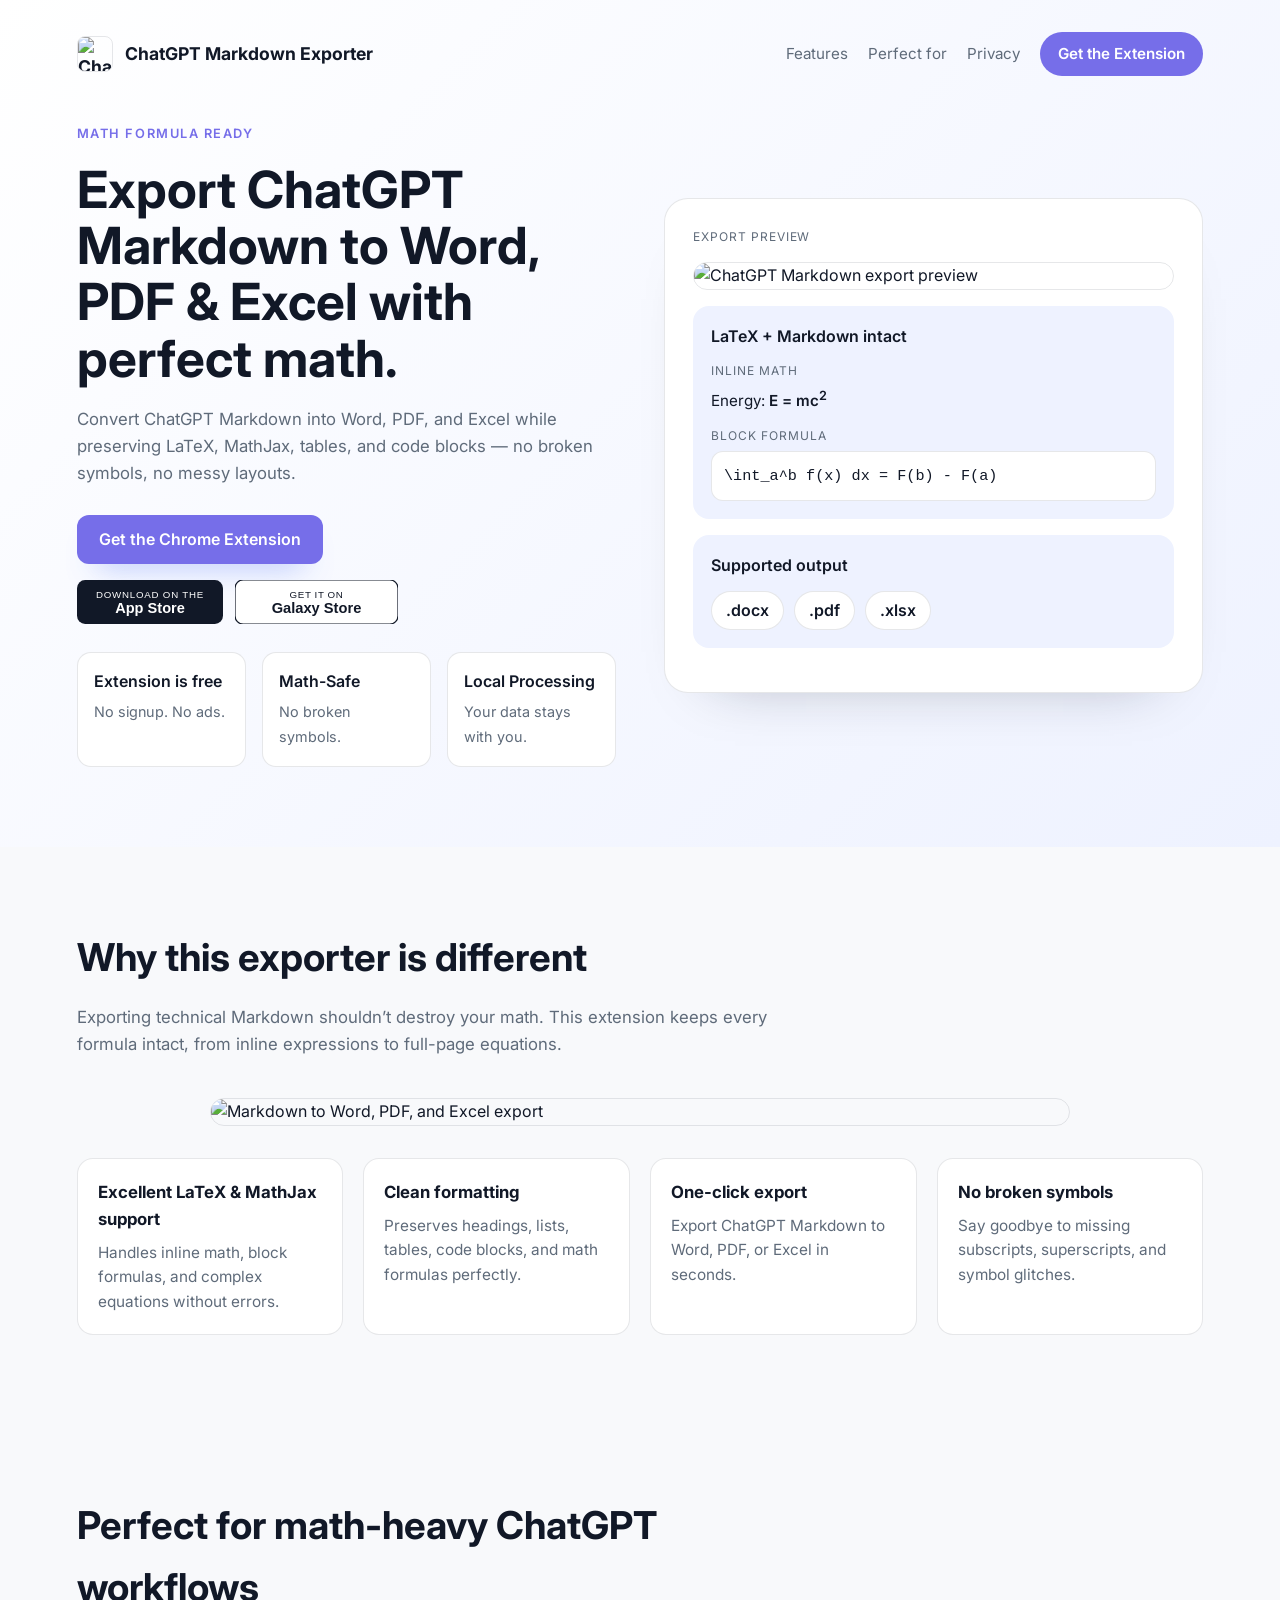
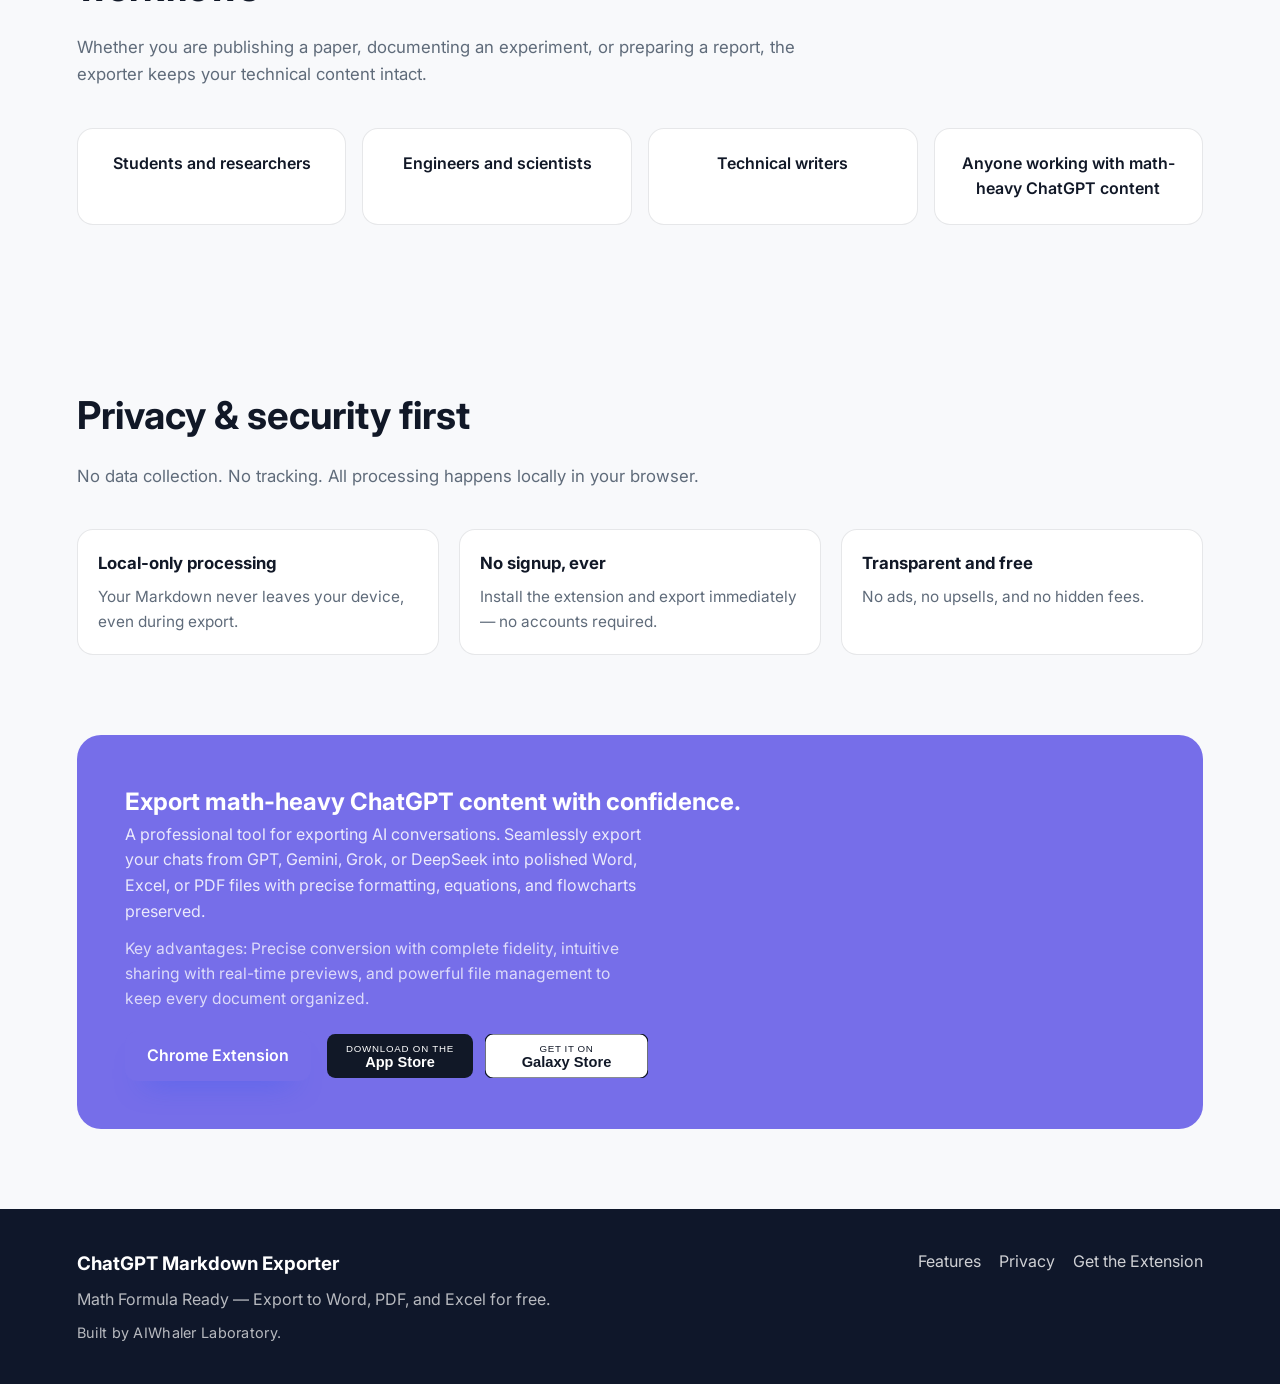
==== commit a0a2567f: "Refine free extension and app copy" ====
--- a/index.html
+++ b/index.html
@@ -80,7 +80,7 @@
           <div class="hero-highlights">
             <div>
               <span class="highlight-title">Extension is free</span>
-              <span class="highlight-text">App is paid. No signup. No ads.</span>
+              <span class="highlight-text">No signup. No ads.</span>
             </div>
             <div>
               <span class="highlight-title">Math-Safe</span>
@@ -203,8 +203,13 @@
         <div>
           <h2>Export math-heavy ChatGPT content with confidence.</h2>
           <p>
-            Install the extension or grab the iOS app to export Markdown instantly — with every
-            formula preserved.
+            A professional tool for exporting AI conversations. Seamlessly export your chats from
+            GPT, Gemini, Grok, or DeepSeek into polished Word, Excel, or PDF files with precise
+            formatting, equations, and flowcharts preserved.
+          </p>
+          <p class="cta-subhead">
+            Key advantages: Precise conversion with complete fidelity, intuitive sharing with
+            real-time previews, and powerful file management to keep every document organized.
           </p>
         </div>
         <div class="cta-actions">
--- a/styles.css
+++ b/styles.css
@@ -360,6 +360,12 @@
   max-width: 520px;
 }
 
+.cta .cta-subhead {
+  color: rgba(255, 255, 255, 0.75);
+  margin-top: 12px;
+  font-size: 0.98rem;
+}
+
 footer {
   background: #0f172a;
   color: white;
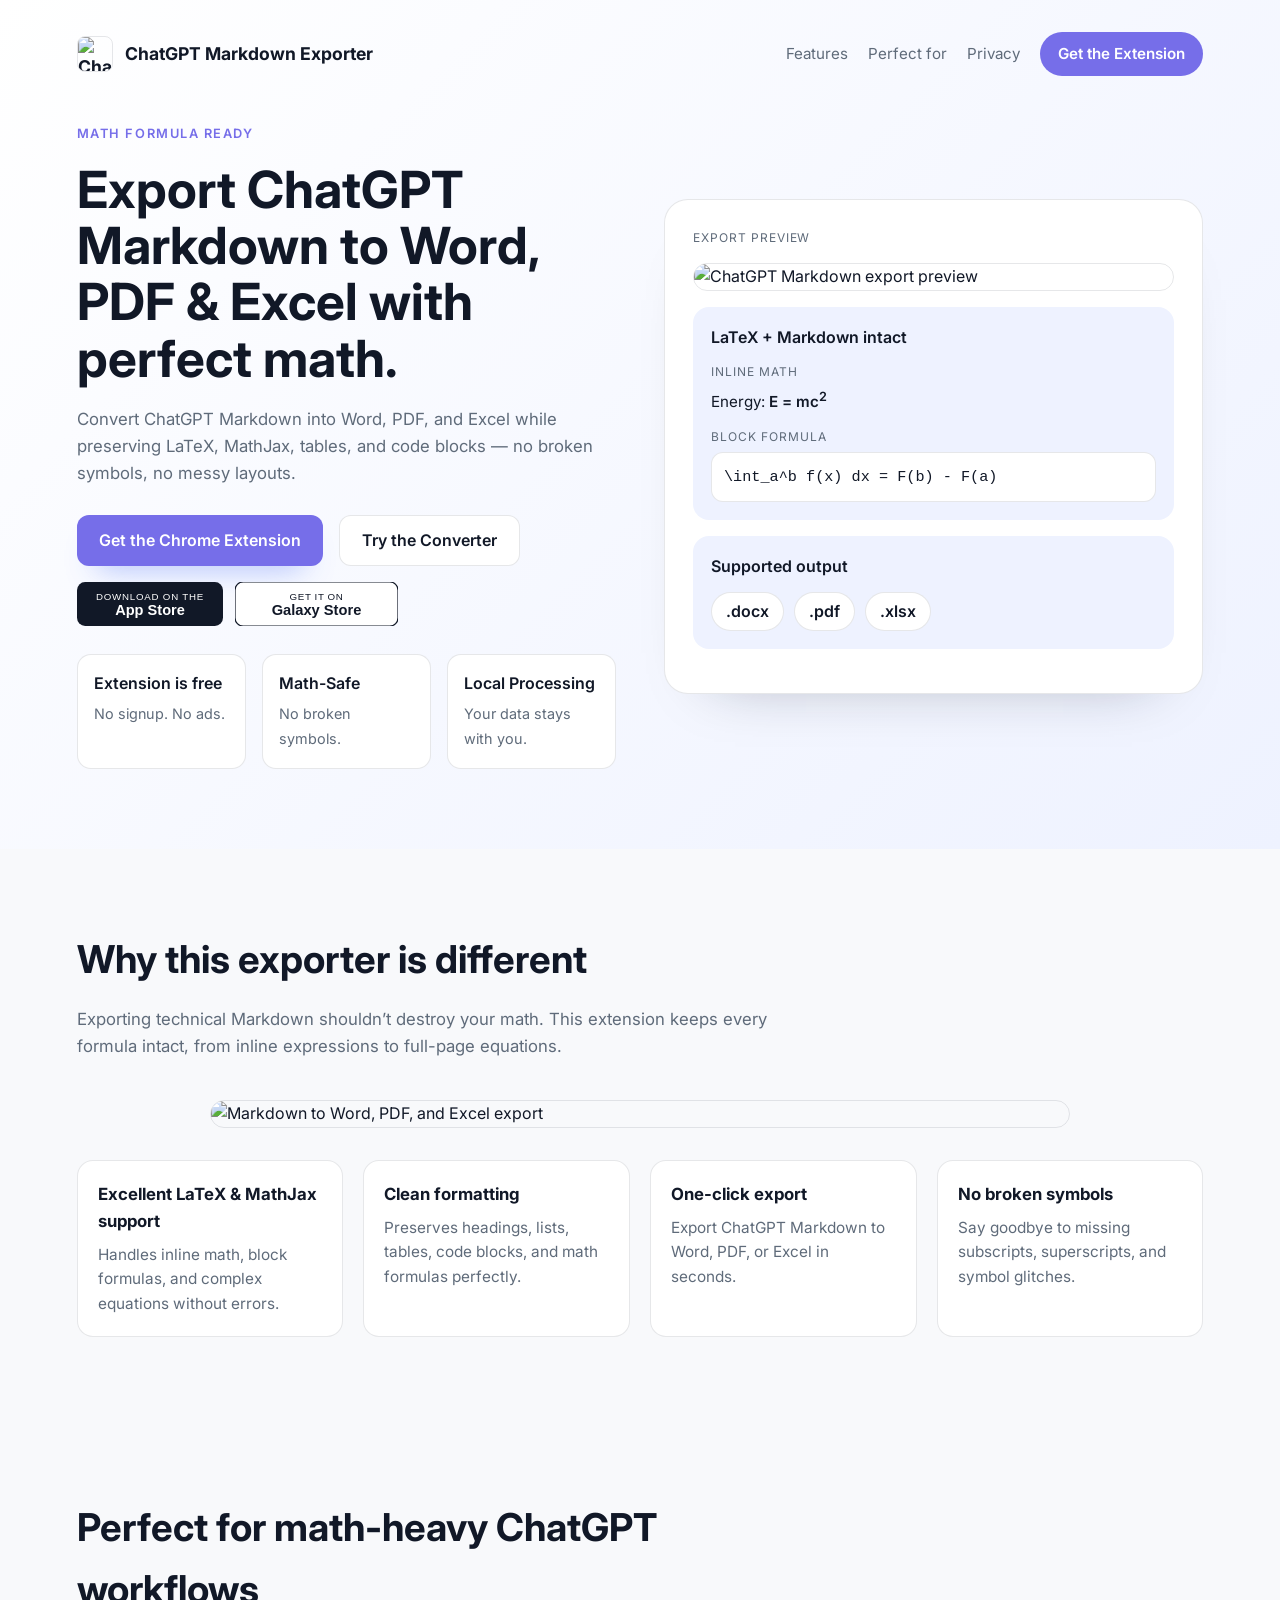
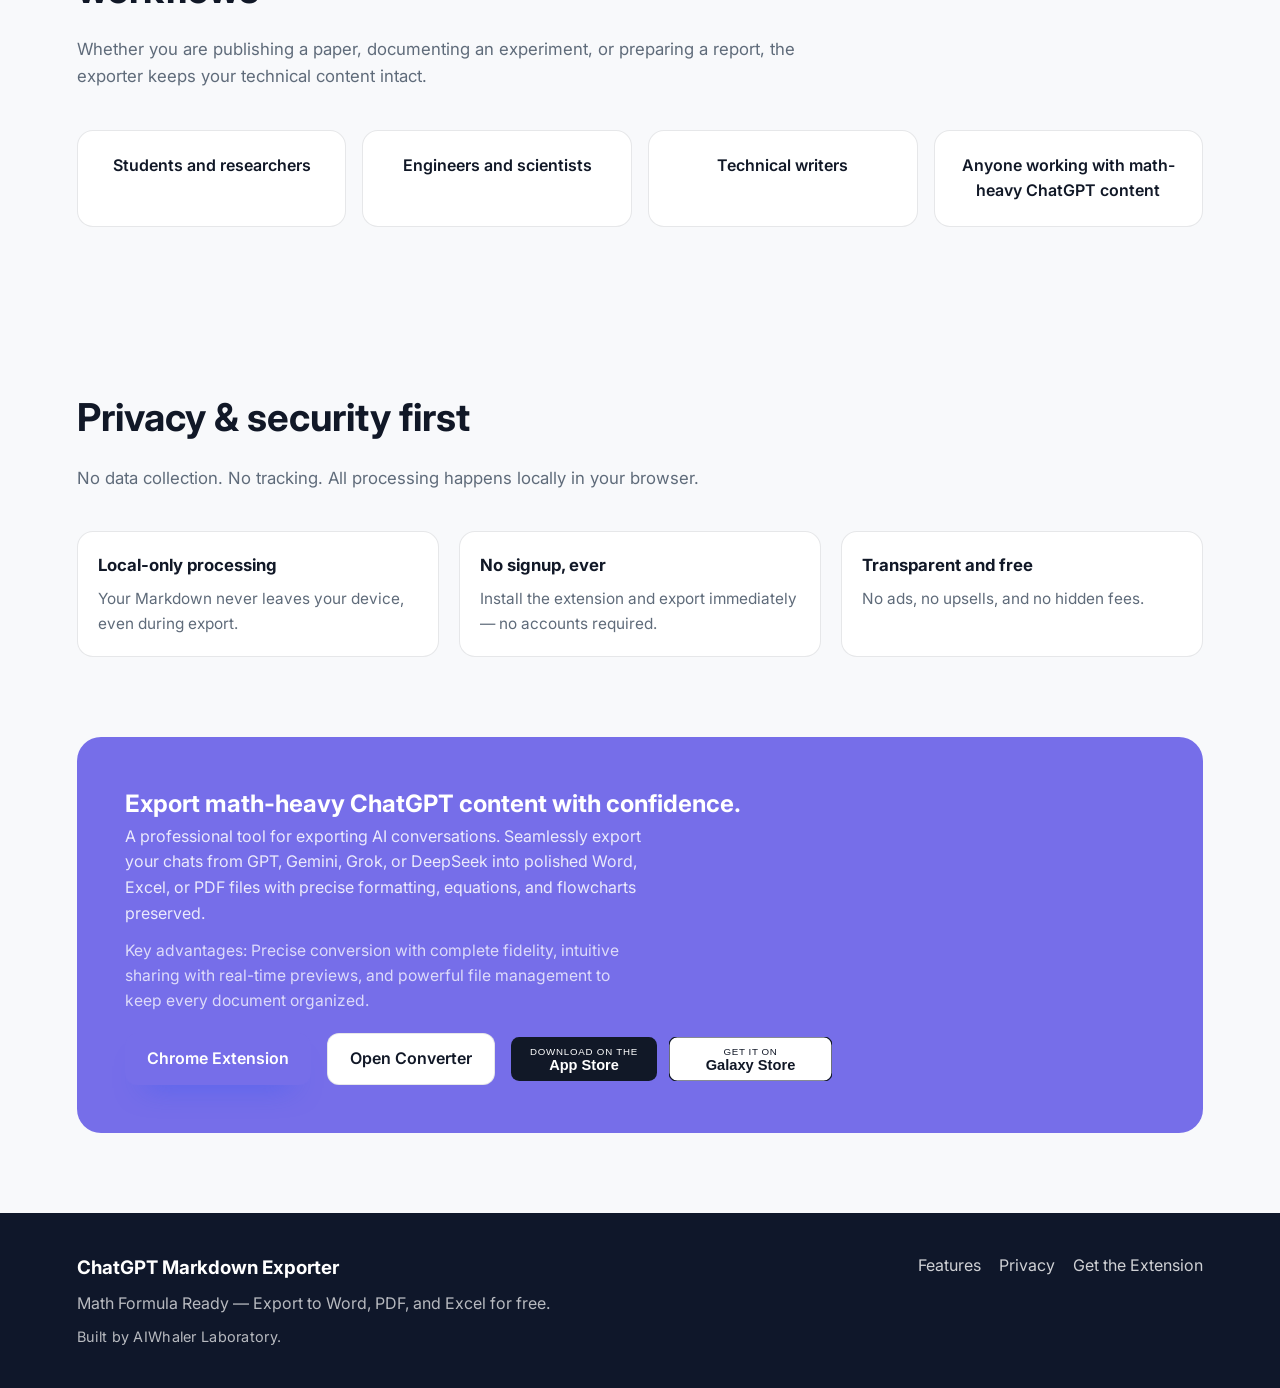
==== commit 11c7aeae: "Add converter link buttons" ====
--- a/index.html
+++ b/index.html
@@ -58,6 +58,7 @@
             >
               Get the Chrome Extension
             </a>
+            <a class="secondary-button" href="converter.html">Try the Converter</a>
             <div class="store-badges">
               <a
                 class="store-badge"
@@ -221,6 +222,7 @@
           >
             Chrome Extension
           </a>
+          <a class="secondary-button" href="converter.html">Open Converter</a>
           <div class="store-badges">
             <a
               class="store-badge"
--- a/styles.css
+++ b/styles.css
@@ -33,6 +33,45 @@
   padding: 32px 6vw 80px;
 }
 
+.converter-hero {
+  padding-bottom: 60px;
+}
+
+.converter-hero-content {
+  display: grid;
+  grid-template-columns: repeat(auto-fit, minmax(260px, 1fr));
+  gap: 36px;
+  align-items: center;
+}
+
+.converter-card {
+  background: white;
+  border-radius: 20px;
+  padding: 24px;
+  border: 1px solid var(--border);
+  box-shadow: 0 20px 40px -32px rgba(15, 23, 42, 0.4);
+}
+
+.converter-card-title {
+  font-weight: 600;
+  margin-bottom: 12px;
+}
+
+.converter-card ul {
+  list-style: none;
+  display: grid;
+  gap: 12px;
+  color: var(--muted);
+  font-size: 0.95rem;
+}
+
+.converter-card li::before {
+  content: "✓";
+  color: var(--primary);
+  font-weight: 700;
+  margin-right: 8px;
+}
+
 .nav {
   display: flex;
   align-items: center;
@@ -264,6 +303,107 @@
   padding: 80px 6vw;
 }
 
+.converter-section {
+  padding-top: 60px;
+}
+
+.converter-grid {
+  display: grid;
+  grid-template-columns: minmax(0, 1.4fr) minmax(0, 1fr);
+  gap: 32px;
+  align-items: start;
+}
+
+.converter-input {
+  background: white;
+  border-radius: 20px;
+  padding: 24px;
+  border: 1px solid var(--border);
+}
+
+.converter-input label {
+  display: block;
+  font-weight: 600;
+  margin-bottom: 12px;
+}
+
+.converter-input textarea {
+  width: 100%;
+  min-height: 280px;
+  border-radius: 16px;
+  border: 1px solid var(--border);
+  padding: 16px;
+  font-family: "Inter", system-ui, -apple-system, sans-serif;
+  font-size: 0.98rem;
+  resize: vertical;
+  background: #f8fafc;
+}
+
+.converter-input textarea:focus {
+  outline: 2px solid rgba(118, 110, 233, 0.35);
+  border-color: rgba(118, 110, 233, 0.4);
+}
+
+.converter-actions {
+  background: white;
+  border-radius: 20px;
+  padding: 24px;
+  border: 1px solid var(--border);
+  display: grid;
+  gap: 16px;
+}
+
+.converter-note {
+  color: var(--muted);
+  font-size: 0.95rem;
+}
+
+.converter-status {
+  font-weight: 600;
+  color: var(--primary-dark);
+  min-height: 22px;
+}
+
+.converter-status.is-error {
+  color: #dc2626;
+}
+
+.loading-overlay {
+  position: fixed;
+  inset: 0;
+  background: rgba(15, 23, 42, 0.7);
+  display: flex;
+  flex-direction: column;
+  align-items: center;
+  justify-content: center;
+  color: white;
+  gap: 16px;
+  opacity: 0;
+  pointer-events: none;
+  transition: opacity 0.2s ease;
+  z-index: 1000;
+}
+
+.loading-overlay.is-visible {
+  opacity: 1;
+  pointer-events: all;
+}
+
+.spinner {
+  width: 48px;
+  height: 48px;
+  border-radius: 50%;
+  border: 4px solid rgba(255, 255, 255, 0.25);
+  border-top-color: white;
+  animation: spin 0.8s linear infinite;
+}
+
+@keyframes spin {
+  to {
+    transform: rotate(360deg);
+  }
+}
+
 .section-heading {
   max-width: 720px;
   margin-bottom: 40px;
@@ -399,6 +539,10 @@
     align-items: flex-start;
   }
 
+  .converter-grid {
+    grid-template-columns: 1fr;
+  }
+
   .cta {
     margin: 0 4vw 60px;
   }
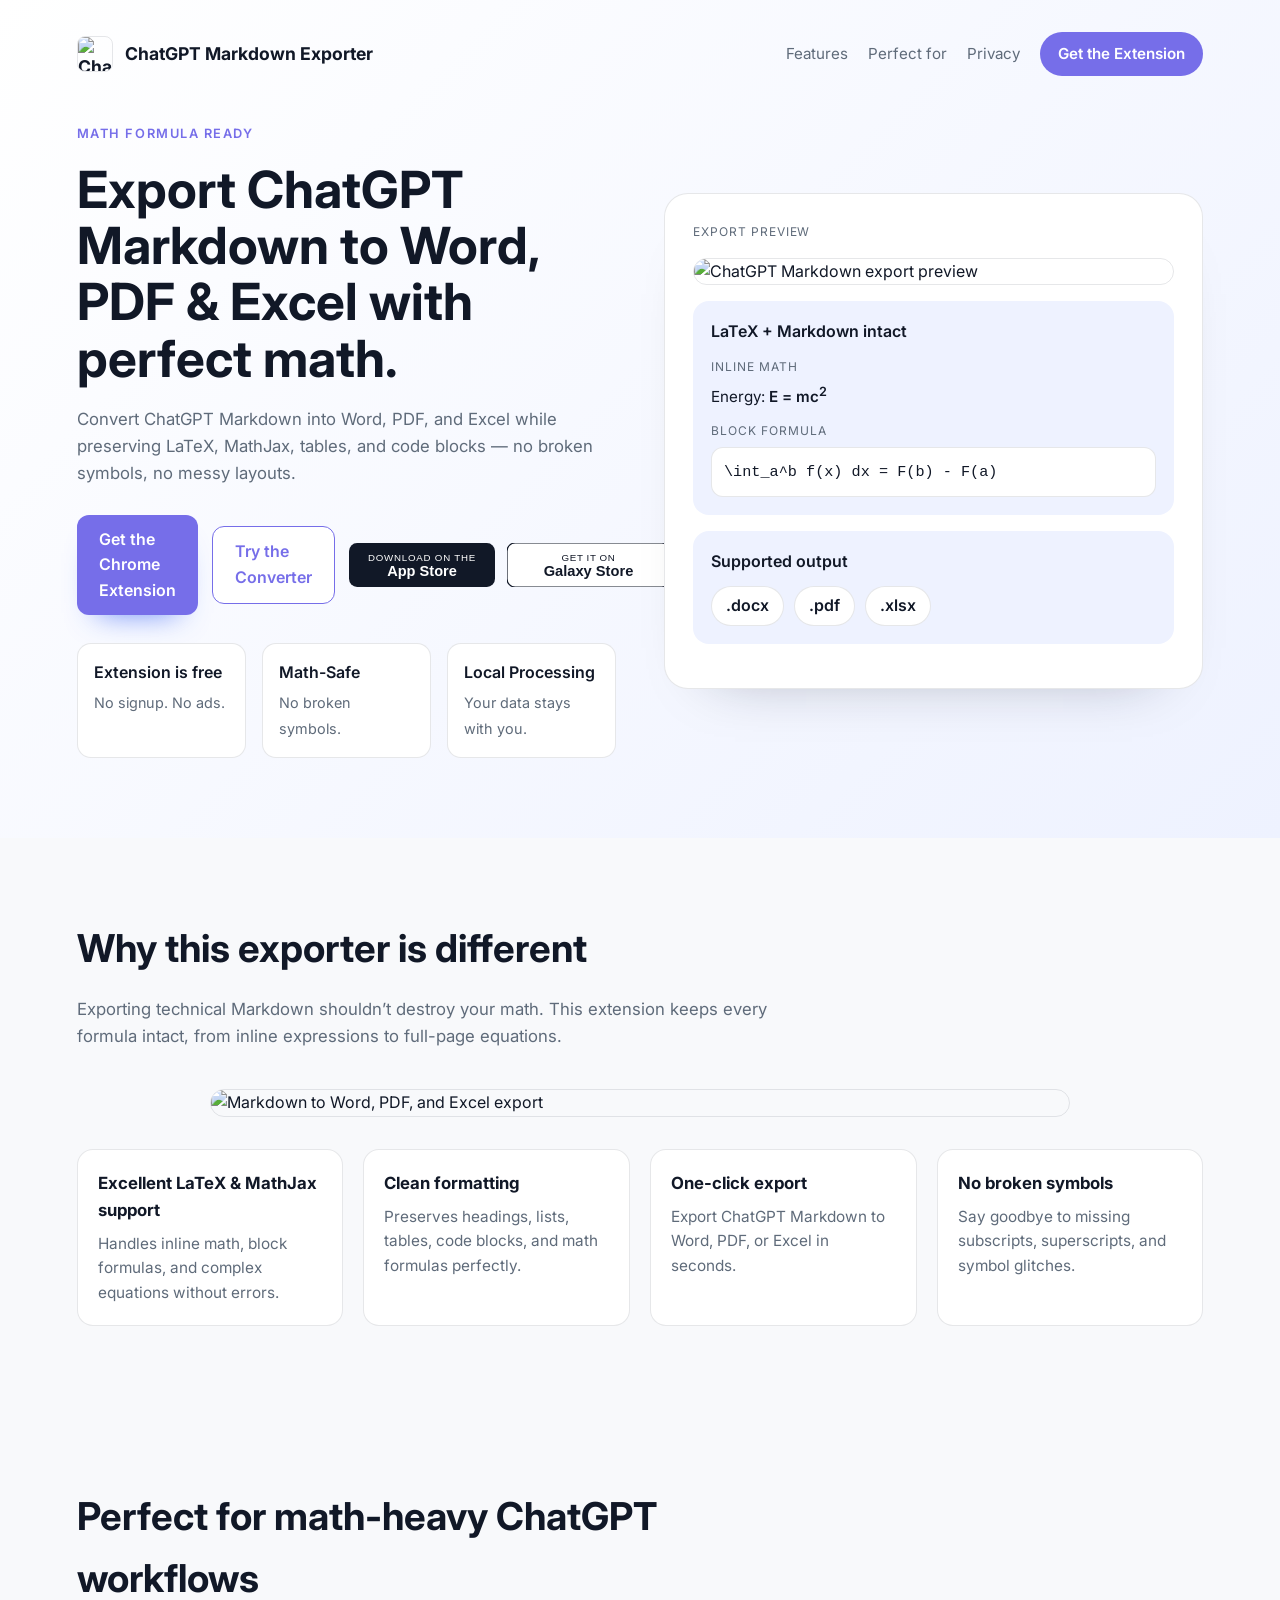
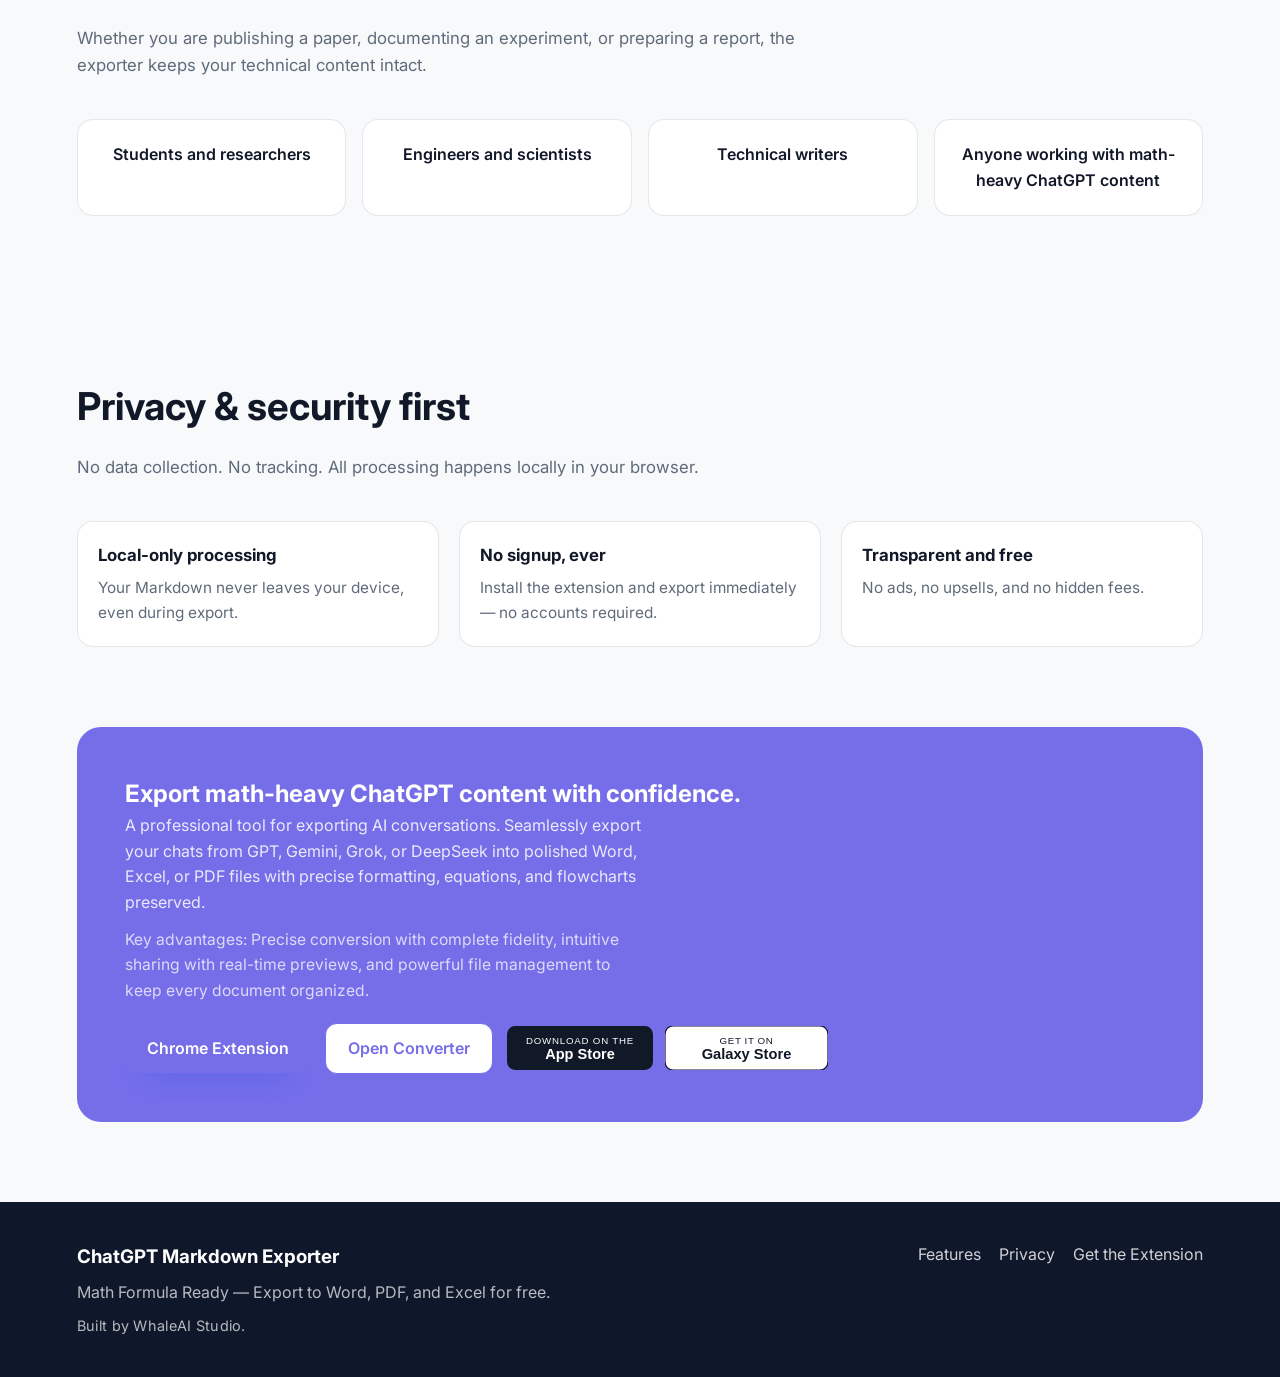
==== commit a27c8632: "Polish buttons and converter layout" ====
--- a/index.html
+++ b/index.html
@@ -249,7 +249,7 @@
       <div>
         <h3>ChatGPT Markdown Exporter</h3>
         <p>Math Formula Ready — Export to Word, PDF, and Excel for free.</p>
-        <p class="developer-name">Built by AIWhaler Laboratory.</p>
+        <p class="developer-name">Built by WhaleAI Studio.</p>
       </div>
       <div class="footer-links">
         <a href="#features">Features</a>
--- a/styles.css
+++ b/styles.css
@@ -144,9 +144,10 @@
 
 .hero-actions {
   display: flex;
-  flex-wrap: wrap;
-  gap: 16px;
+  flex-wrap: nowrap;
+  gap: 14px;
   margin-bottom: 28px;
+  align-items: center;
 }
 
 .primary-button,
@@ -172,13 +173,17 @@
 
 .secondary-button {
   background: white;
-  border: 1px solid var(--border);
-  color: var(--text);
+  border: 1px solid var(--primary);
+  color: var(--primary);
+}
+
+.secondary-button:hover {
+  background: rgba(118, 110, 233, 0.1);
 }
 
 .store-badges {
   display: flex;
-  flex-wrap: wrap;
+  flex-wrap: nowrap;
   gap: 12px;
   align-items: center;
 }
@@ -305,6 +310,14 @@
 
 .converter-section {
   padding-top: 60px;
+}
+
+.converter-grid-highlight {
+  margin-bottom: 40px;
+}
+
+.converter-copy {
+  text-align: center;
 }
 
 .converter-grid {
@@ -491,8 +504,9 @@
 
 .cta-actions {
   display: flex;
-  flex-wrap: wrap;
-  gap: 16px;
+  flex-wrap: nowrap;
+  gap: 14px;
+  align-items: center;
 }
 
 .cta p {
@@ -539,6 +553,16 @@
     align-items: flex-start;
   }
 
+  .hero-actions,
+  .cta-actions,
+  .store-badges {
+    flex-wrap: wrap;
+  }
+
+  .converter-copy {
+    text-align: left;
+  }
+
   .converter-grid {
     grid-template-columns: 1fr;
   }
